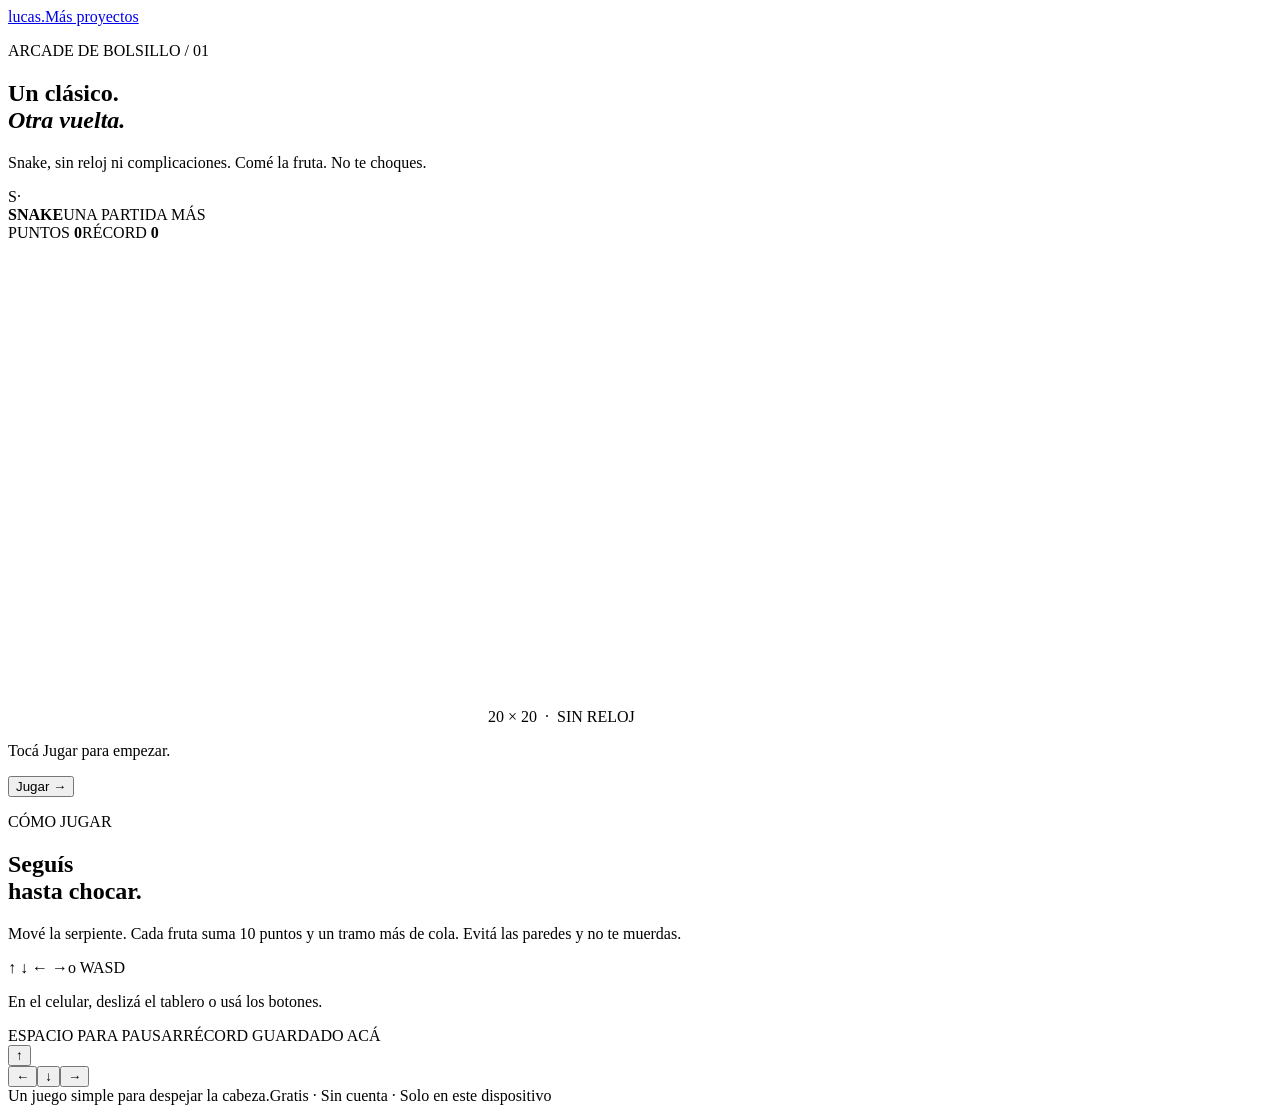
==== index.html @ 40665626 "Rename 1-index.html to index.html" ====
<!doctype html>
<html lang="es-UY"><head><meta charset="utf-8"><meta name="viewport" content="width=device-width,initial-scale=1"><meta name="theme-color" content="#f8f7f4"><meta name="description" content="Snake: un clásico para hacer una pausa."><title>Snake · Lucas</title><link rel="stylesheet" href="./style.css"></head>
<body><header class="site"><a class="brand" href="https://lucasramos.uy/links/">lucas<span>.</span></a><a class="back" href="https://lucasramos.uy/links/">Más proyectos</a></header>
<main><section class="intro"><div><p class="eyebrow"><span class="dot"></span> ARCADE DE BOLSILLO / 01</p><h1>Un clásico.<br><em>Otra vuelta.</em></h1><p class="lede">Snake, sin reloj ni complicaciones. Comé la fruta. No te choques.</p></div><span class="big-snake" aria-hidden="true">S<span>·</span></span></section>
<section class="machine" aria-label="Juego Snake"><div class="machine-top"><div><span class="led"></span><strong>SNAKE</strong><span class="machine-sub">UNA PARTIDA MÁS</span></div><div class="scoreboard"><span>PUNTOS <b id="score">0</b></span><span>RÉCORD <b id="best">0</b></span></div></div>
<div class="machine-body"><div class="board-frame"><canvas id="board" width="480" height="480" role="img" aria-label="Tablero de Snake" tabindex="0"></canvas><span class="board-foot">20 × 20 &nbsp;·&nbsp; SIN RELOJ</span></div><div class="machine-bottom"><p id="status" role="status" aria-live="polite">Tocá Jugar para empezar.</p><button id="start" type="button">Jugar <span aria-hidden="true">→</span></button></div><div class="panel"><p class="panel-kicker">CÓMO JUGAR</p><h2>Seguís<br> hasta chocar.</h2><p>Mové la serpiente. Cada fruta suma 10 puntos y un tramo más de cola. Evitá las paredes y no te muerdas.</p><div class="key-guide"><span>↑ ↓ ← →</span><span>o WASD</span></div><p class="touch-note">En el celular, deslizá el tablero o usá los botones.</p><div class="panel-bottom"><span>ESPACIO PARA PAUSAR</span><span>RÉCORD GUARDADO ACÁ</span></div></div></div></section>
<div class="controls" aria-label="Controles táctiles"><button data-dir="up" aria-label="Arriba">↑</button><div><button data-dir="left" aria-label="Izquierda">←</button><button data-dir="down" aria-label="Abajo">↓</button><button data-dir="right" aria-label="Derecha">→</button></div></div>
</main><footer><span>Un juego simple para despejar la cabeza.</span><span>Gratis · Sin cuenta · Solo en este dispositivo</span></footer><script src="./app.js" defer></script></body></html>
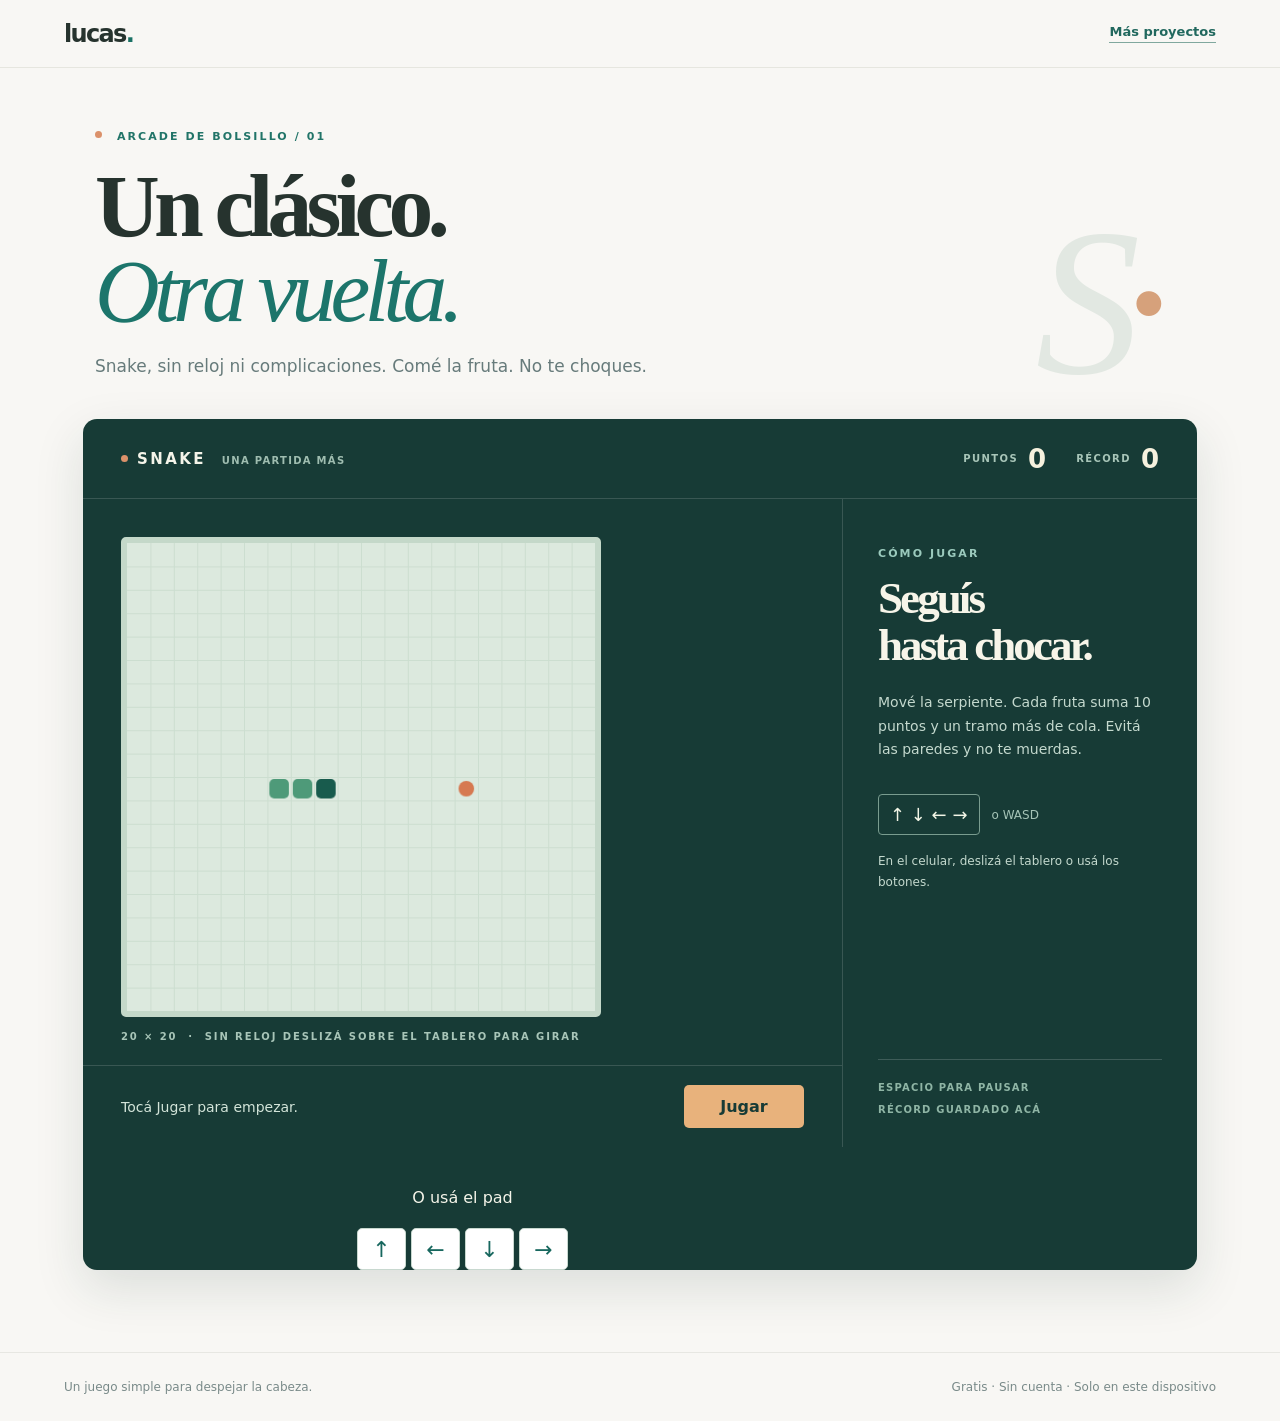
==== commit ffcfbf7c: "Make mobile controls prominent and usable Added touch controls and instructions for mobile play." ====
--- a/index.html
+++ b/index.html
@@ -3,6 +3,5 @@
 <body><header class="site"><a class="brand" href="https://lucasramos.uy/links/">lucas<span>.</span></a><a class="back" href="https://lucasramos.uy/links/">Más proyectos</a></header>
 <main><section class="intro"><div><p class="eyebrow"><span class="dot"></span> ARCADE DE BOLSILLO / 01</p><h1>Un clásico.<br><em>Otra vuelta.</em></h1><p class="lede">Snake, sin reloj ni complicaciones. Comé la fruta. No te choques.</p></div><span class="big-snake" aria-hidden="true">S<span>·</span></span></section>
 <section class="machine" aria-label="Juego Snake"><div class="machine-top"><div><span class="led"></span><strong>SNAKE</strong><span class="machine-sub">UNA PARTIDA MÁS</span></div><div class="scoreboard"><span>PUNTOS <b id="score">0</b></span><span>RÉCORD <b id="best">0</b></span></div></div>
-<div class="machine-body"><div class="board-frame"><canvas id="board" width="480" height="480" role="img" aria-label="Tablero de Snake" tabindex="0"></canvas><span class="board-foot">20 × 20 &nbsp;·&nbsp; SIN RELOJ</span></div><div class="machine-bottom"><p id="status" role="status" aria-live="polite">Tocá Jugar para empezar.</p><button id="start" type="button">Jugar <span aria-hidden="true">→</span></button></div><div class="panel"><p class="panel-kicker">CÓMO JUGAR</p><h2>Seguís<br> hasta chocar.</h2><p>Mové la serpiente. Cada fruta suma 10 puntos y un tramo más de cola. Evitá las paredes y no te muerdas.</p><div class="key-guide"><span>↑ ↓ ← →</span><span>o WASD</span></div><p class="touch-note">En el celular, deslizá el tablero o usá los botones.</p><div class="panel-bottom"><span>ESPACIO PARA PAUSAR</span><span>RÉCORD GUARDADO ACÁ</span></div></div></div></section>
-<div class="controls" aria-label="Controles táctiles"><button data-dir="up" aria-label="Arriba">↑</button><div><button data-dir="left" aria-label="Izquierda">←</button><button data-dir="down" aria-label="Abajo">↓</button><button data-dir="right" aria-label="Derecha">→</button></div></div>
+<div class="machine-body"><div class="board-frame"><canvas id="board" width="480" height="480" role="img" aria-label="Tablero de Snake" tabindex="0"></canvas><span class="board-foot">20 × 20 &nbsp;·&nbsp; SIN RELOJ <strong>DESLIZÁ SOBRE EL TABLERO PARA GIRAR</strong></span></div><div class="machine-bottom"><p id="status" role="status" aria-live="polite">Tocá Jugar para empezar.</p><button id="start" type="button">Jugar <span aria-hidden="true">→</span></button></div><div class="controls" aria-label="Controles táctiles"><p class="controls-title">O usá el pad</p><div class="dpad"><button data-dir="up" aria-label="Arriba">↑</button><button data-dir="left" aria-label="Izquierda">←</button><button data-dir="down" aria-label="Abajo">↓</button><button data-dir="right" aria-label="Derecha">→</button></div></div><div class="panel"><p class="panel-kicker">CÓMO JUGAR</p><h2>Seguís<br> hasta chocar.</h2><p>Mové la serpiente. Cada fruta suma 10 puntos y un tramo más de cola. Evitá las paredes y no te muerdas.</p><div class="key-guide"><span>↑ ↓ ← →</span><span>o WASD</span></div><p class="touch-note">En el celular, deslizá el tablero o usá los botones.</p><div class="panel-bottom"><span>ESPACIO PARA PAUSAR</span><span>RÉCORD GUARDADO ACÁ</span></div></div></div></section>
 </main><footer><span>Un juego simple para despejar la cabeza.</span><span>Gratis · Sin cuenta · Solo en este dispositivo</span></footer><script src="./app.js" defer></script></body></html>
--- a/style.css
+++ b/style.css
@@ -0,0 +1 @@
+:root{font-family:Inter,Manrope,system-ui,-apple-system,BlinkMacSystemFont,"Segoe UI",sans-serif;background:#f8f7f4;color:#26332e}*{box-sizing:border-box}body{margin:0}button{font:inherit;cursor:pointer}a{color:inherit;text-decoration:none}.site{height:68px;border-bottom:1px solid #e6e6df;display:flex;align-items:center;justify-content:space-between;padding:0 max(5vw,22px)}.brand{font-size:24px;font-weight:800;letter-spacing:-.07em}.brand span{color:#1a7165}.back{font-size:13px;color:#21685e;font-weight:700;border-bottom:1px solid #80a89e;padding-bottom:3px}main{max-width:1170px;padding:62px 28px 82px;margin:auto}.intro{display:flex;align-items:end;justify-content:space-between;gap:16px;padding:0 12px 43px}.eyebrow,.panel-kicker{color:#217468;font-size:11px;letter-spacing:.19em;font-weight:800;margin:0 0 20px}.dot,.led{display:inline-block;width:7px;height:7px;border-radius:50%;background:#db916a;margin-right:9px;vertical-align:2px}h1,h2{font-family:Georgia,"Times New Roman",serif;letter-spacing:-.065em}h1{font-size:clamp(54px,7vw,93px);line-height:.95;margin:0}h1 em{font-weight:400;color:#1c756b}.lede{font-size:17px;color:#677b7b;margin:23px 0 0}.big-snake{font:italic 210px/.7 Georgia,serif;color:#e2e8e2;letter-spacing:-.1em;margin-right:34px;user-select:none}.big-snake span{color:#d6a17b}.machine{background:#173b36;border-radius:14px;box-shadow:0 18px 50px #19342c20;overflow:hidden;color:#f4f4e9}.machine-top{height:80px;display:flex;justify-content:space-between;align-items:center;border-bottom:1px solid #ffffff25;padding:0 38px}.machine-top strong{font-size:15px;letter-spacing:.16em}.machine-sub{margin-left:16px;color:#9fbdb0;font-size:10px;letter-spacing:.13em;font-weight:700}.scoreboard{display:flex;gap:30px;color:#a8c5b8;font-size:10px;letter-spacing:.14em;font-weight:800}.scoreboard span{display:flex;align-items:center;gap:10px}.scoreboard b{color:#f6f1de;font-size:26px;letter-spacing:0}.machine-body{display:grid;grid-template-columns:minmax(0,1fr) minmax(260px,355px);grid-template-rows:auto auto;gap:0}.board-frame{grid-column:1;grid-row:1}.board-frame{padding:38px 38px 23px}.board-frame canvas{display:block;width:min(100%,480px);height:auto;aspect-ratio:1;background:#dce9de;border:6px solid #c4d8c9;border-radius:5px;touch-action:none;outline:none}.board-frame canvas:focus-visible{box-shadow:0 0 0 3px #e3a57d}.board-foot{display:block;margin-top:14px;font-size:10px;color:#a8c5b8;letter-spacing:.19em;font-weight:700}.panel{grid-column:2;grid-row:1 / span 2;border-left:1px solid #ffffff25;padding:48px 35px 32px;display:flex;flex-direction:column}.panel-kicker{color:#9bcabd;margin:0 0 15px}.panel h2{font-size:45px;line-height:1.04;margin:0 0 22px;color:#f7f5e9}.panel>p:not(.panel-kicker){font-size:14px;line-height:1.7;color:#c4d9ce;margin:0 0 24px}.key-guide{display:flex;gap:12px;align-items:center;margin:8px 0 16px}.key-guide span:first-child{border:1px solid #799c8f;border-radius:4px;padding:9px 11px;font-size:18px;color:#f2f5e6}.key-guide span:last-child{font-size:12px;color:#a5c4b7}.panel .touch-note{font-size:12px!important}.panel-bottom{border-top:1px solid #ffffff2b;padding-top:22px;margin-top:auto;display:flex;flex-direction:column;gap:11px;font-size:10px;color:#8fb5a5;letter-spacing:.12em;font-weight:700}.machine-bottom{grid-column:1;grid-row:2;height:82px;display:flex;justify-content:space-between;align-items:center;border-top:1px solid #ffffff25;padding:0 38px}.machine-bottom p{font-size:14px;color:#d3e4d9;margin:0}.machine-bottom button{background:#e8b27c;color:#173b36;border:0;border-radius:5px;padding:12px 20px;font-weight:800;min-width:120px}.machine-bottom button:hover{background:#f1c99c}.machine-bottom button span{margin-left:8px}.controls{display:flex;align-items:center;flex-direction:column;gap:5px;margin-top:25px}.controls div{display:flex;gap:5px}.controls button{width:49px;height:42px;border:1px solid #c8d8cf;background:white;border-radius:5px;font-size:22px;color:#17675e}.controls button:hover{background:#e9f2ed}footer{border-top:1px solid #e7e7e2;display:flex;justify-content:space-between;padding:27px max(5vw,22px);color:#798a89;font-size:12px}@media(max-width:800px){.site{height:62px}.back{font-size:12px}main{padding:44px 19px 62px}.intro{padding:0 0 34px}.big-snake{display:none}.eyebrow{font-size:10px;letter-spacing:.17em;margin-bottom:17px}h1{font-size:clamp(52px,14vw,69px)}.lede{font-size:14px;line-height:1.5;max-width:330px;margin-top:18px}.machine-top{height:65px;padding:0 17px}.machine-top strong{font-size:12px}.machine-sub{display:none}.scoreboard{gap:12px;font-size:9px}.scoreboard span{gap:5px}.scoreboard b{font-size:19px}.machine-body{display:flex;flex-direction:column}.board-frame{padding:15px 15px 10px}.board-frame canvas{width:100%;border-width:4px}.board-foot{margin-top:11px;font-size:9px}.panel{grid-column:2;grid-row:1 / span 2;border-left:0;border-top:1px solid #ffffff25;padding:26px 24px 25px}.panel h2{font-size:34px;margin-bottom:10px}.panel h2 br{display:none}.panel>p:not(.panel-kicker){font-size:13px;margin-bottom:13px}.key-guide{display:none}.panel .touch-note{display:none}.panel-bottom{padding-top:16px;margin-top:4px;font-size:9px}.machine-bottom{height:auto;min-height:70px;padding:14px 17px;gap:10px}.machine-bottom p{font-size:12px;max-width:180px}.machine-bottom button{min-width:100px;padding:11px}.controls{margin-top:22px}footer{display:block;font-size:11px;line-height:1.8}footer span{display:block}}
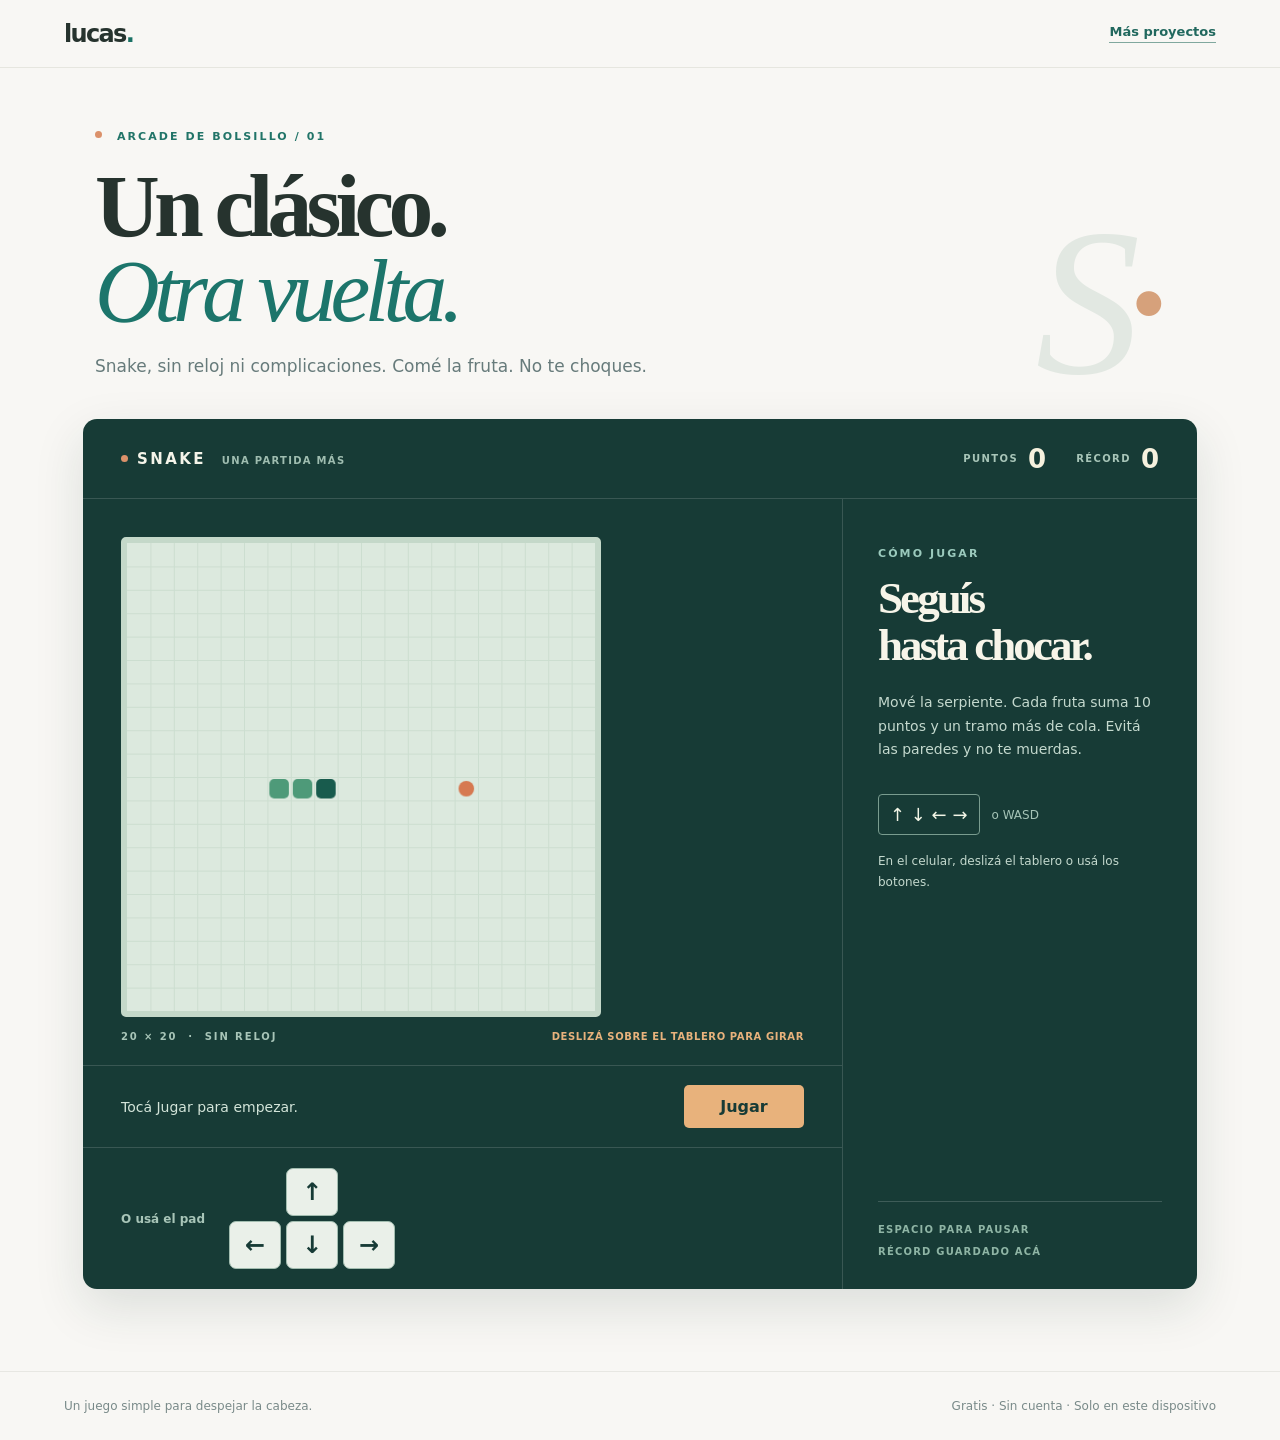
==== commit 1292ba36: "Add favicon and Open Graph meta tags to index.html" ====
--- a/index.html
+++ b/index.html
@@ -1,5 +1,5 @@
 <!doctype html>
-<html lang="es-UY"><head><meta charset="utf-8"><meta name="viewport" content="width=device-width,initial-scale=1"><meta name="theme-color" content="#f8f7f4"><meta name="description" content="Snake: un clásico para hacer una pausa."><title>Snake · Lucas</title><link rel="stylesheet" href="./style.css"></head>
+<html lang="es-UY"><head><meta charset="utf-8"><meta name="viewport" content="width=device-width,initial-scale=1"><meta name="theme-color" content="#f8f7f4"><meta name="description" content="Snake: un clásico para hacer una pausa."><title>Snake · Lucas</title><link rel="icon" href="./favicon.svg" type="image/svg+xml"><link rel="apple-touch-icon" href="./icon-180.png"><meta property="og:type" content="website"><meta property="og:title" content="Snake · un juego para hacer una pausa"><meta property="og:description" content="Comé la fruta. No te choques. Gratis y sin cuenta."><meta property="og:image" content="https://lucasramos.uy/snake/og.png"><meta property="og:url" content="https://lucasramos.uy/snake/"><meta name="twitter:card" content="summary_large_image"><link rel="stylesheet" href="./style.css"></head>
 <body><header class="site"><a class="brand" href="https://lucasramos.uy/links/">lucas<span>.</span></a><a class="back" href="https://lucasramos.uy/links/">Más proyectos</a></header>
 <main><section class="intro"><div><p class="eyebrow"><span class="dot"></span> ARCADE DE BOLSILLO / 01</p><h1>Un clásico.<br><em>Otra vuelta.</em></h1><p class="lede">Snake, sin reloj ni complicaciones. Comé la fruta. No te choques.</p></div><span class="big-snake" aria-hidden="true">S<span>·</span></span></section>
 <section class="machine" aria-label="Juego Snake"><div class="machine-top"><div><span class="led"></span><strong>SNAKE</strong><span class="machine-sub">UNA PARTIDA MÁS</span></div><div class="scoreboard"><span>PUNTOS <b id="score">0</b></span><span>RÉCORD <b id="best">0</b></span></div></div>
--- a/style.css
+++ b/style.css
@@ -1 +1 @@
-:root{font-family:Inter,Manrope,system-ui,-apple-system,BlinkMacSystemFont,"Segoe UI",sans-serif;background:#f8f7f4;color:#26332e}*{box-sizing:border-box}body{margin:0}button{font:inherit;cursor:pointer}a{color:inherit;text-decoration:none}.site{height:68px;border-bottom:1px solid #e6e6df;display:flex;align-items:center;justify-content:space-between;padding:0 max(5vw,22px)}.brand{font-size:24px;font-weight:800;letter-spacing:-.07em}.brand span{color:#1a7165}.back{font-size:13px;color:#21685e;font-weight:700;border-bottom:1px solid #80a89e;padding-bottom:3px}main{max-width:1170px;padding:62px 28px 82px;margin:auto}.intro{display:flex;align-items:end;justify-content:space-between;gap:16px;padding:0 12px 43px}.eyebrow,.panel-kicker{color:#217468;font-size:11px;letter-spacing:.19em;font-weight:800;margin:0 0 20px}.dot,.led{display:inline-block;width:7px;height:7px;border-radius:50%;background:#db916a;margin-right:9px;vertical-align:2px}h1,h2{font-family:Georgia,"Times New Roman",serif;letter-spacing:-.065em}h1{font-size:clamp(54px,7vw,93px);line-height:.95;margin:0}h1 em{font-weight:400;color:#1c756b}.lede{font-size:17px;color:#677b7b;margin:23px 0 0}.big-snake{font:italic 210px/.7 Georgia,serif;color:#e2e8e2;letter-spacing:-.1em;margin-right:34px;user-select:none}.big-snake span{color:#d6a17b}.machine{background:#173b36;border-radius:14px;box-shadow:0 18px 50px #19342c20;overflow:hidden;color:#f4f4e9}.machine-top{height:80px;display:flex;justify-content:space-between;align-items:center;border-bottom:1px solid #ffffff25;padding:0 38px}.machine-top strong{font-size:15px;letter-spacing:.16em}.machine-sub{margin-left:16px;color:#9fbdb0;font-size:10px;letter-spacing:.13em;font-weight:700}.scoreboard{display:flex;gap:30px;color:#a8c5b8;font-size:10px;letter-spacing:.14em;font-weight:800}.scoreboard span{display:flex;align-items:center;gap:10px}.scoreboard b{color:#f6f1de;font-size:26px;letter-spacing:0}.machine-body{display:grid;grid-template-columns:minmax(0,1fr) minmax(260px,355px);grid-template-rows:auto auto;gap:0}.board-frame{grid-column:1;grid-row:1}.board-frame{padding:38px 38px 23px}.board-frame canvas{display:block;width:min(100%,480px);height:auto;aspect-ratio:1;background:#dce9de;border:6px solid #c4d8c9;border-radius:5px;touch-action:none;outline:none}.board-frame canvas:focus-visible{box-shadow:0 0 0 3px #e3a57d}.board-foot{display:block;margin-top:14px;font-size:10px;color:#a8c5b8;letter-spacing:.19em;font-weight:700}.panel{grid-column:2;grid-row:1 / span 2;border-left:1px solid #ffffff25;padding:48px 35px 32px;display:flex;flex-direction:column}.panel-kicker{color:#9bcabd;margin:0 0 15px}.panel h2{font-size:45px;line-height:1.04;margin:0 0 22px;color:#f7f5e9}.panel>p:not(.panel-kicker){font-size:14px;line-height:1.7;color:#c4d9ce;margin:0 0 24px}.key-guide{display:flex;gap:12px;align-items:center;margin:8px 0 16px}.key-guide span:first-child{border:1px solid #799c8f;border-radius:4px;padding:9px 11px;font-size:18px;color:#f2f5e6}.key-guide span:last-child{font-size:12px;color:#a5c4b7}.panel .touch-note{font-size:12px!important}.panel-bottom{border-top:1px solid #ffffff2b;padding-top:22px;margin-top:auto;display:flex;flex-direction:column;gap:11px;font-size:10px;color:#8fb5a5;letter-spacing:.12em;font-weight:700}.machine-bottom{grid-column:1;grid-row:2;height:82px;display:flex;justify-content:space-between;align-items:center;border-top:1px solid #ffffff25;padding:0 38px}.machine-bottom p{font-size:14px;color:#d3e4d9;margin:0}.machine-bottom button{background:#e8b27c;color:#173b36;border:0;border-radius:5px;padding:12px 20px;font-weight:800;min-width:120px}.machine-bottom button:hover{background:#f1c99c}.machine-bottom button span{margin-left:8px}.controls{display:flex;align-items:center;flex-direction:column;gap:5px;margin-top:25px}.controls div{display:flex;gap:5px}.controls button{width:49px;height:42px;border:1px solid #c8d8cf;background:white;border-radius:5px;font-size:22px;color:#17675e}.controls button:hover{background:#e9f2ed}footer{border-top:1px solid #e7e7e2;display:flex;justify-content:space-between;padding:27px max(5vw,22px);color:#798a89;font-size:12px}@media(max-width:800px){.site{height:62px}.back{font-size:12px}main{padding:44px 19px 62px}.intro{padding:0 0 34px}.big-snake{display:none}.eyebrow{font-size:10px;letter-spacing:.17em;margin-bottom:17px}h1{font-size:clamp(52px,14vw,69px)}.lede{font-size:14px;line-height:1.5;max-width:330px;margin-top:18px}.machine-top{height:65px;padding:0 17px}.machine-top strong{font-size:12px}.machine-sub{display:none}.scoreboard{gap:12px;font-size:9px}.scoreboard span{gap:5px}.scoreboard b{font-size:19px}.machine-body{display:flex;flex-direction:column}.board-frame{padding:15px 15px 10px}.board-frame canvas{width:100%;border-width:4px}.board-foot{margin-top:11px;font-size:9px}.panel{grid-column:2;grid-row:1 / span 2;border-left:0;border-top:1px solid #ffffff25;padding:26px 24px 25px}.panel h2{font-size:34px;margin-bottom:10px}.panel h2 br{display:none}.panel>p:not(.panel-kicker){font-size:13px;margin-bottom:13px}.key-guide{display:none}.panel .touch-note{display:none}.panel-bottom{padding-top:16px;margin-top:4px;font-size:9px}.machine-bottom{height:auto;min-height:70px;padding:14px 17px;gap:10px}.machine-bottom p{font-size:12px;max-width:180px}.machine-bottom button{min-width:100px;padding:11px}.controls{margin-top:22px}footer{display:block;font-size:11px;line-height:1.8}footer span{display:block}}
+:root{font-family:Inter,Manrope,system-ui,-apple-system,BlinkMacSystemFont,"Segoe UI",sans-serif;background:#f8f7f4;color:#26332e}*{box-sizing:border-box}body{margin:0}button{font:inherit;cursor:pointer}a{color:inherit;text-decoration:none}.site{height:68px;border-bottom:1px solid #e6e6df;display:flex;align-items:center;justify-content:space-between;padding:0 max(5vw,22px)}.brand{font-size:24px;font-weight:800;letter-spacing:-.07em}.brand span{color:#1a7165}.back{font-size:13px;color:#21685e;font-weight:700;border-bottom:1px solid #80a89e;padding-bottom:3px}main{max-width:1170px;padding:62px 28px 82px;margin:auto}.intro{display:flex;align-items:end;justify-content:space-between;gap:16px;padding:0 12px 43px}.eyebrow,.panel-kicker{color:#217468;font-size:11px;letter-spacing:.19em;font-weight:800;margin:0 0 20px}.dot,.led{display:inline-block;width:7px;height:7px;border-radius:50%;background:#db916a;margin-right:9px;vertical-align:2px}h1,h2{font-family:Georgia,"Times New Roman",serif;letter-spacing:-.065em}h1{font-size:clamp(54px,7vw,93px);line-height:.95;margin:0}h1 em{font-weight:400;color:#1c756b}.lede{font-size:17px;color:#677b7b;margin:23px 0 0}.big-snake{font:italic 210px/.7 Georgia,serif;color:#e2e8e2;letter-spacing:-.1em;margin-right:34px;user-select:none}.big-snake span{color:#d6a17b}.machine{background:#173b36;border-radius:14px;box-shadow:0 18px 50px #19342c20;overflow:hidden;color:#f4f4e9}.machine-top{height:80px;display:flex;justify-content:space-between;align-items:center;border-bottom:1px solid #ffffff25;padding:0 38px}.machine-top strong{font-size:15px;letter-spacing:.16em}.machine-sub{margin-left:16px;color:#9fbdb0;font-size:10px;letter-spacing:.13em;font-weight:700}.scoreboard{display:flex;gap:30px;color:#a8c5b8;font-size:10px;letter-spacing:.14em;font-weight:800}.scoreboard span{display:flex;align-items:center;gap:10px}.scoreboard b{color:#f6f1de;font-size:26px;letter-spacing:0}.machine-body{display:grid;grid-template-columns:minmax(0,1fr) minmax(260px,355px);grid-template-rows:auto auto auto;gap:0}.board-frame{grid-column:1;grid-row:1}.board-frame{padding:38px 38px 23px}.board-frame canvas{display:block;width:min(100%,480px);height:auto;aspect-ratio:1;background:#dce9de;border:6px solid #c4d8c9;border-radius:5px;touch-action:none;outline:none}.board-frame canvas:focus-visible{box-shadow:0 0 0 3px #e3a57d}.board-foot{display:block;margin-top:14px;font-size:10px;color:#a8c5b8;letter-spacing:.19em;font-weight:700}.panel{grid-column:2;grid-row:1 / span 3;border-left:1px solid #ffffff25;padding:48px 35px 32px;display:flex;flex-direction:column}.panel-kicker{color:#9bcabd;margin:0 0 15px}.panel h2{font-size:45px;line-height:1.04;margin:0 0 22px;color:#f7f5e9}.panel>p:not(.panel-kicker){font-size:14px;line-height:1.7;color:#c4d9ce;margin:0 0 24px}.key-guide{display:flex;gap:12px;align-items:center;margin:8px 0 16px}.key-guide span:first-child{border:1px solid #799c8f;border-radius:4px;padding:9px 11px;font-size:18px;color:#f2f5e6}.key-guide span:last-child{font-size:12px;color:#a5c4b7}.panel .touch-note{font-size:12px!important}.panel-bottom{border-top:1px solid #ffffff2b;padding-top:22px;margin-top:auto;display:flex;flex-direction:column;gap:11px;font-size:10px;color:#8fb5a5;letter-spacing:.12em;font-weight:700}.machine-bottom{grid-column:1;grid-row:2;height:82px;display:flex;justify-content:space-between;align-items:center;border-top:1px solid #ffffff25;padding:0 38px}.machine-bottom p{font-size:14px;color:#d3e4d9;margin:0}.machine-bottom button{background:#e8b27c;color:#173b36;border:0;border-radius:5px;padding:12px 20px;font-weight:800;min-width:120px}.machine-bottom button:hover{background:#f1c99c}.machine-bottom button span{margin-left:8px}.board-foot strong{float:right;color:#e8b27c;font-size:10px;letter-spacing:.06em}.controls{grid-column:1;grid-row:3;border-top:1px solid #ffffff25;padding:20px 38px;display:flex;align-items:center;gap:24px}.controls-title{margin:0;color:#a8c5b8;font-size:12px;font-weight:700}.dpad{display:grid;grid-template-columns:repeat(3,52px);grid-template-rows:repeat(2,48px);gap:5px}.dpad button{border:1px solid #a2bdb0;background:#eaf0e9;border-radius:7px;font-size:24px;font-weight:700;color:#173b36;touch-action:manipulation;-webkit-tap-highlight-color:transparent}.dpad button[data-dir=up]{grid-column:2}.dpad button[data-dir=left]{grid-column:1;grid-row:2}.dpad button[data-dir=down]{grid-column:2;grid-row:2}.dpad button[data-dir=right]{grid-column:3;grid-row:2}.dpad button:active{background:#e8b27c;transform:scale(.96)}footer{border-top:1px solid #e7e7e2;display:flex;justify-content:space-between;padding:27px max(5vw,22px);color:#798a89;font-size:12px}@media(max-width:800px){.site{height:62px}.back{font-size:12px}main{padding:18px 19px 40px}.intro{padding:0 0 18px}.big-snake{display:none}.eyebrow{font-size:9px;letter-spacing:.17em;margin-bottom:10px}h1{font-size:clamp(40px,11vw,52px)}.lede{font-size:12px;line-height:1.4;max-width:340px;margin-top:9px}.machine-top{height:65px;padding:0 17px}.machine-top strong{font-size:12px}.machine-sub{display:none}.scoreboard{gap:12px;font-size:9px}.scoreboard span{gap:5px}.scoreboard b{font-size:19px}.machine-body{display:flex;flex-direction:column}.board-frame{padding:12px 15px 9px}.board-frame canvas{width:100%;border-width:4px}.board-foot{margin-top:9px;font-size:9px}.panel{grid-column:2;grid-row:1 / span 3;border-left:0;border-top:1px solid #ffffff25;padding:26px 24px 25px}.panel h2{font-size:34px;margin-bottom:10px}.panel h2 br{display:none}.panel>p:not(.panel-kicker){font-size:13px;margin-bottom:13px}.key-guide{display:none}.panel .touch-note{display:none}.panel-bottom{padding-top:16px;margin-top:4px;font-size:9px}.machine-bottom{height:auto;min-height:70px;padding:14px 17px;gap:10px}.machine-bottom p{font-size:12px;max-width:180px}.machine-bottom button{min-width:100px;padding:11px}.controls{margin:0;padding:12px 17px 16px;display:flex;flex-direction:column;gap:8px;background:#173b36}.controls-title{font-size:12px;color:#b7d1c3}.dpad{grid-template-columns:repeat(3,72px);grid-template-rows:repeat(2,66px);gap:7px}.dpad button{font-size:29px;border-radius:9px;box-shadow:0 3px 0 #091f1c}.board-foot strong{display:block;float:none;margin-top:5px;font-size:9px;letter-spacing:.04em}footer{display:block;font-size:11px;line-height:1.8}footer span{display:block}}
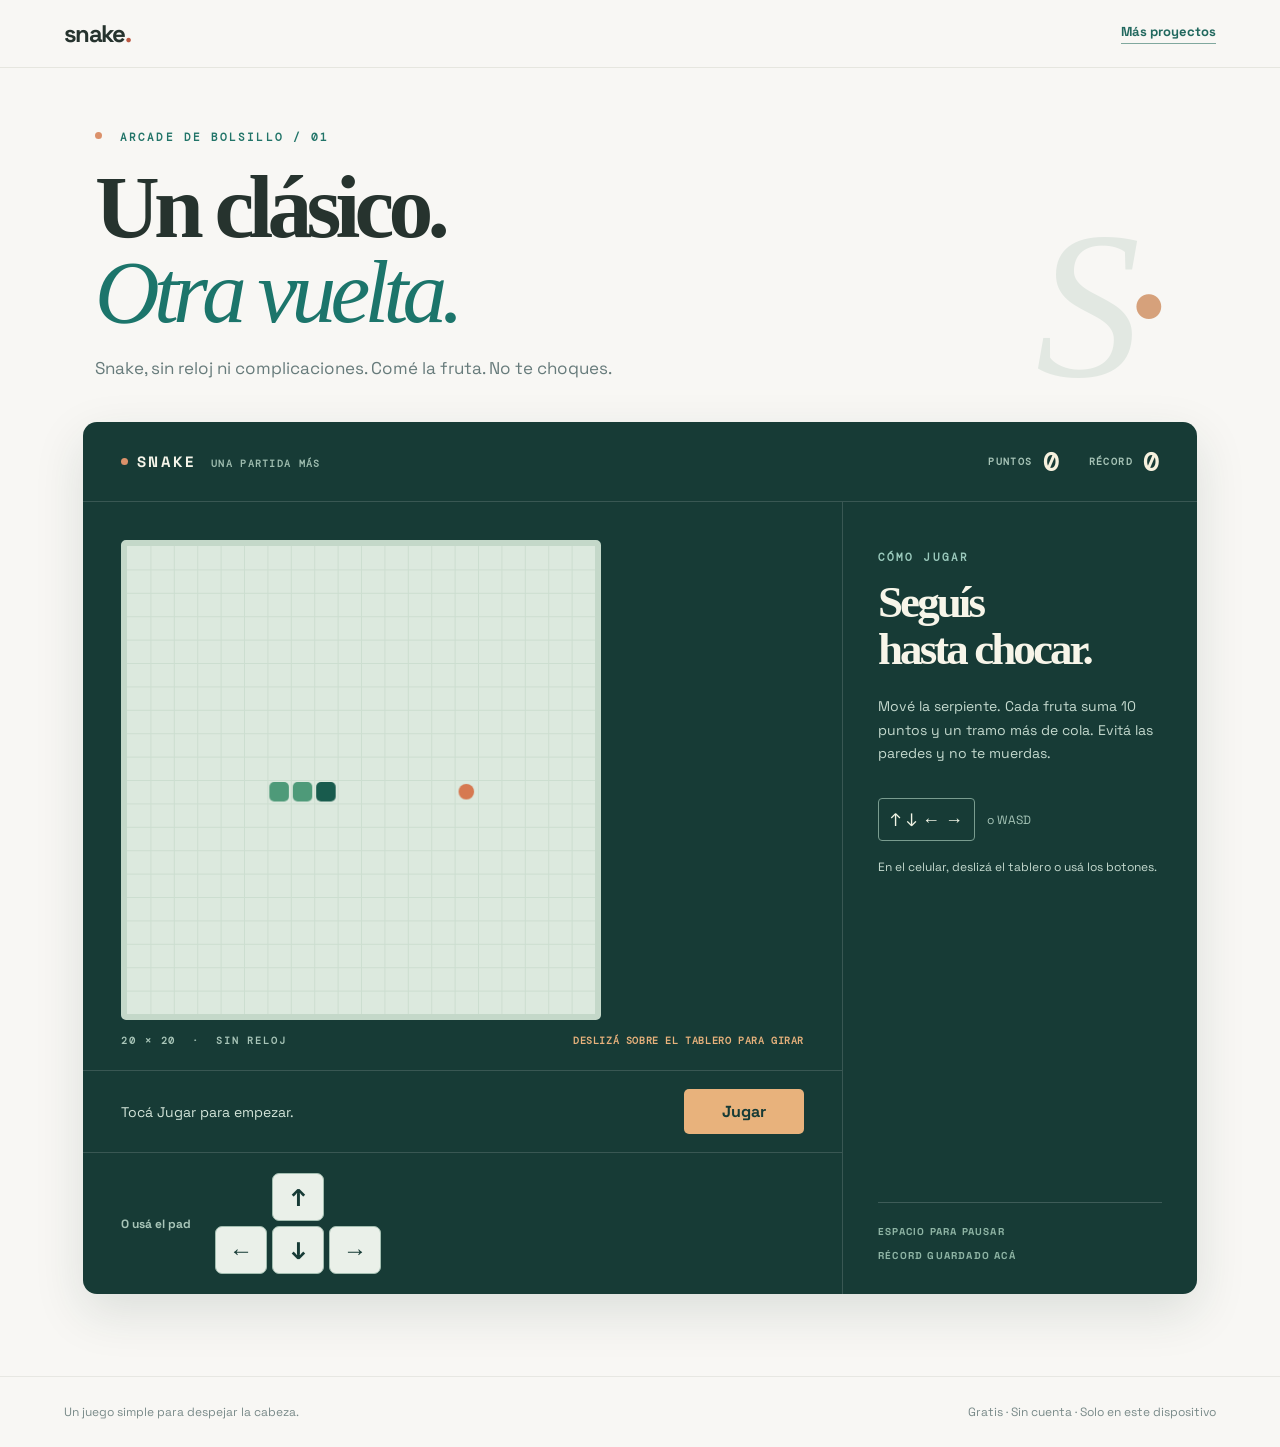
==== commit 48a93fd3: "Usa wordmark snake. en el encabezado" ====
--- a/index.html
+++ b/index.html
@@ -1,6 +1,6 @@
 <!doctype html>
 <html lang="es-UY"><head><meta charset="utf-8"><meta name="viewport" content="width=device-width,initial-scale=1"><meta name="theme-color" content="#f8f7f4"><meta name="description" content="Snake: un clásico para hacer una pausa."><title>Snake · Lucas</title><link rel="icon" href="./favicon.svg" type="image/svg+xml"><link rel="apple-touch-icon" href="./icon-180.png"><meta property="og:type" content="website"><meta property="og:title" content="Snake · un juego para hacer una pausa"><meta property="og:description" content="Comé la fruta. No te choques. Gratis y sin cuenta."><meta property="og:image" content="https://lucasramos.uy/snake/og.png"><meta property="og:url" content="https://lucasramos.uy/snake/"><meta name="twitter:card" content="summary_large_image"><link rel="stylesheet" href="./style.css"></head>
-<body><header class="site"><a class="brand" href="https://lucasramos.uy/links/">lucas<span>.</span></a><a class="back" href="https://lucasramos.uy/links/">Más proyectos</a></header>
+<body><header class="site"><a class="brand" href="https://lucasramos.uy/">snake<span>.</span></a><a class="back" href="https://lucasramos.uy/links/">Más proyectos</a></header>
 <main><section class="intro"><div><p class="eyebrow"><span class="dot"></span> ARCADE DE BOLSILLO / 01</p><h1>Un clásico.<br><em>Otra vuelta.</em></h1><p class="lede">Snake, sin reloj ni complicaciones. Comé la fruta. No te choques.</p></div><span class="big-snake" aria-hidden="true">S<span>·</span></span></section>
 <section class="machine" aria-label="Juego Snake"><div class="machine-top"><div><span class="led"></span><strong>SNAKE</strong><span class="machine-sub">UNA PARTIDA MÁS</span></div><div class="scoreboard"><span>PUNTOS <b id="score">0</b></span><span>RÉCORD <b id="best">0</b></span></div></div>
 <div class="machine-body"><div class="board-frame"><canvas id="board" width="480" height="480" role="img" aria-label="Tablero de Snake" tabindex="0"></canvas><span class="board-foot">20 × 20 &nbsp;·&nbsp; SIN RELOJ <strong>DESLIZÁ SOBRE EL TABLERO PARA GIRAR</strong></span></div><div class="machine-bottom"><p id="status" role="status" aria-live="polite">Tocá Jugar para empezar.</p><button id="start" type="button">Jugar <span aria-hidden="true">→</span></button></div><div class="controls" aria-label="Controles táctiles"><p class="controls-title">O usá el pad</p><div class="dpad"><button data-dir="up" aria-label="Arriba">↑</button><button data-dir="left" aria-label="Izquierda">←</button><button data-dir="down" aria-label="Abajo">↓</button><button data-dir="right" aria-label="Derecha">→</button></div></div><div class="panel"><p class="panel-kicker">CÓMO JUGAR</p><h2>Seguís<br> hasta chocar.</h2><p>Mové la serpiente. Cada fruta suma 10 puntos y un tramo más de cola. Evitá las paredes y no te muerdas.</p><div class="key-guide"><span>↑ ↓ ← →</span><span>o WASD</span></div><p class="touch-note">En el celular, deslizá el tablero o usá los botones.</p><div class="panel-bottom"><span>ESPACIO PARA PAUSAR</span><span>RÉCORD GUARDADO ACÁ</span></div></div></div></section>
--- a/style.css
+++ b/style.css
@@ -1 +1,4 @@
-:root{font-family:Inter,Manrope,system-ui,-apple-system,BlinkMacSystemFont,"Segoe UI",sans-serif;background:#f8f7f4;color:#26332e}*{box-sizing:border-box}body{margin:0}button{font:inherit;cursor:pointer}a{color:inherit;text-decoration:none}.site{height:68px;border-bottom:1px solid #e6e6df;display:flex;align-items:center;justify-content:space-between;padding:0 max(5vw,22px)}.brand{font-size:24px;font-weight:800;letter-spacing:-.07em}.brand span{color:#1a7165}.back{font-size:13px;color:#21685e;font-weight:700;border-bottom:1px solid #80a89e;padding-bottom:3px}main{max-width:1170px;padding:62px 28px 82px;margin:auto}.intro{display:flex;align-items:end;justify-content:space-between;gap:16px;padding:0 12px 43px}.eyebrow,.panel-kicker{color:#217468;font-size:11px;letter-spacing:.19em;font-weight:800;margin:0 0 20px}.dot,.led{display:inline-block;width:7px;height:7px;border-radius:50%;background:#db916a;margin-right:9px;vertical-align:2px}h1,h2{font-family:Georgia,"Times New Roman",serif;letter-spacing:-.065em}h1{font-size:clamp(54px,7vw,93px);line-height:.95;margin:0}h1 em{font-weight:400;color:#1c756b}.lede{font-size:17px;color:#677b7b;margin:23px 0 0}.big-snake{font:italic 210px/.7 Georgia,serif;color:#e2e8e2;letter-spacing:-.1em;margin-right:34px;user-select:none}.big-snake span{color:#d6a17b}.machine{background:#173b36;border-radius:14px;box-shadow:0 18px 50px #19342c20;overflow:hidden;color:#f4f4e9}.machine-top{height:80px;display:flex;justify-content:space-between;align-items:center;border-bottom:1px solid #ffffff25;padding:0 38px}.machine-top strong{font-size:15px;letter-spacing:.16em}.machine-sub{margin-left:16px;color:#9fbdb0;font-size:10px;letter-spacing:.13em;font-weight:700}.scoreboard{display:flex;gap:30px;color:#a8c5b8;font-size:10px;letter-spacing:.14em;font-weight:800}.scoreboard span{display:flex;align-items:center;gap:10px}.scoreboard b{color:#f6f1de;font-size:26px;letter-spacing:0}.machine-body{display:grid;grid-template-columns:minmax(0,1fr) minmax(260px,355px);grid-template-rows:auto auto auto;gap:0}.board-frame{grid-column:1;grid-row:1}.board-frame{padding:38px 38px 23px}.board-frame canvas{display:block;width:min(100%,480px);height:auto;aspect-ratio:1;background:#dce9de;border:6px solid #c4d8c9;border-radius:5px;touch-action:none;outline:none}.board-frame canvas:focus-visible{box-shadow:0 0 0 3px #e3a57d}.board-foot{display:block;margin-top:14px;font-size:10px;color:#a8c5b8;letter-spacing:.19em;font-weight:700}.panel{grid-column:2;grid-row:1 / span 3;border-left:1px solid #ffffff25;padding:48px 35px 32px;display:flex;flex-direction:column}.panel-kicker{color:#9bcabd;margin:0 0 15px}.panel h2{font-size:45px;line-height:1.04;margin:0 0 22px;color:#f7f5e9}.panel>p:not(.panel-kicker){font-size:14px;line-height:1.7;color:#c4d9ce;margin:0 0 24px}.key-guide{display:flex;gap:12px;align-items:center;margin:8px 0 16px}.key-guide span:first-child{border:1px solid #799c8f;border-radius:4px;padding:9px 11px;font-size:18px;color:#f2f5e6}.key-guide span:last-child{font-size:12px;color:#a5c4b7}.panel .touch-note{font-size:12px!important}.panel-bottom{border-top:1px solid #ffffff2b;padding-top:22px;margin-top:auto;display:flex;flex-direction:column;gap:11px;font-size:10px;color:#8fb5a5;letter-spacing:.12em;font-weight:700}.machine-bottom{grid-column:1;grid-row:2;height:82px;display:flex;justify-content:space-between;align-items:center;border-top:1px solid #ffffff25;padding:0 38px}.machine-bottom p{font-size:14px;color:#d3e4d9;margin:0}.machine-bottom button{background:#e8b27c;color:#173b36;border:0;border-radius:5px;padding:12px 20px;font-weight:800;min-width:120px}.machine-bottom button:hover{background:#f1c99c}.machine-bottom button span{margin-left:8px}.board-foot strong{float:right;color:#e8b27c;font-size:10px;letter-spacing:.06em}.controls{grid-column:1;grid-row:3;border-top:1px solid #ffffff25;padding:20px 38px;display:flex;align-items:center;gap:24px}.controls-title{margin:0;color:#a8c5b8;font-size:12px;font-weight:700}.dpad{display:grid;grid-template-columns:repeat(3,52px);grid-template-rows:repeat(2,48px);gap:5px}.dpad button{border:1px solid #a2bdb0;background:#eaf0e9;border-radius:7px;font-size:24px;font-weight:700;color:#173b36;touch-action:manipulation;-webkit-tap-highlight-color:transparent}.dpad button[data-dir=up]{grid-column:2}.dpad button[data-dir=left]{grid-column:1;grid-row:2}.dpad button[data-dir=down]{grid-column:2;grid-row:2}.dpad button[data-dir=right]{grid-column:3;grid-row:2}.dpad button:active{background:#e8b27c;transform:scale(.96)}footer{border-top:1px solid #e7e7e2;display:flex;justify-content:space-between;padding:27px max(5vw,22px);color:#798a89;font-size:12px}@media(max-width:800px){.site{height:62px}.back{font-size:12px}main{padding:18px 19px 40px}.intro{padding:0 0 18px}.big-snake{display:none}.eyebrow{font-size:9px;letter-spacing:.17em;margin-bottom:10px}h1{font-size:clamp(40px,11vw,52px)}.lede{font-size:12px;line-height:1.4;max-width:340px;margin-top:9px}.machine-top{height:65px;padding:0 17px}.machine-top strong{font-size:12px}.machine-sub{display:none}.scoreboard{gap:12px;font-size:9px}.scoreboard span{gap:5px}.scoreboard b{font-size:19px}.machine-body{display:flex;flex-direction:column}.board-frame{padding:12px 15px 9px}.board-frame canvas{width:100%;border-width:4px}.board-foot{margin-top:9px;font-size:9px}.panel{grid-column:2;grid-row:1 / span 3;border-left:0;border-top:1px solid #ffffff25;padding:26px 24px 25px}.panel h2{font-size:34px;margin-bottom:10px}.panel h2 br{display:none}.panel>p:not(.panel-kicker){font-size:13px;margin-bottom:13px}.key-guide{display:none}.panel .touch-note{display:none}.panel-bottom{padding-top:16px;margin-top:4px;font-size:9px}.machine-bottom{height:auto;min-height:70px;padding:14px 17px;gap:10px}.machine-bottom p{font-size:12px;max-width:180px}.machine-bottom button{min-width:100px;padding:11px}.controls{margin:0;padding:12px 17px 16px;display:flex;flex-direction:column;gap:8px;background:#173b36}.controls-title{font-size:12px;color:#b7d1c3}.dpad{grid-template-columns:repeat(3,72px);grid-template-rows:repeat(2,66px);gap:7px}.dpad button{font-size:29px;border-radius:9px;box-shadow:0 3px 0 #091f1c}.board-foot strong{display:block;float:none;margin-top:5px;font-size:9px;letter-spacing:.04em}footer{display:block;font-size:11px;line-height:1.8}footer span{display:block}}
+@font-face{font-family:Space Grotesk;src:url('./fonts/space-grotesk-400.woff2') format('woff2');font-weight:400;font-display:swap}@font-face{font-family:Space Grotesk;src:url('./fonts/space-grotesk-700.woff2') format('woff2');font-weight:700 900;font-display:swap}@font-face{font-family:DM Mono;src:url('./fonts/dm-mono-400.woff2') format('woff2');font-display:swap}@font-face{font-family:Source Serif 4;src:url('./fonts/source-serif-4-400.woff2') format('woff2');font-display:swap}
+:root{font-family:"Space Grotesk",sans-serif;background:#f8f7f4;color:#26332e}*{box-sizing:border-box}body{margin:0}button{font:inherit;cursor:pointer}a{color:inherit;text-decoration:none}.site{height:68px;border-bottom:1px solid #e6e6df;display:flex;align-items:center;justify-content:space-between;padding:0 max(5vw,22px)}.brand{font-size:24px;font-weight:800;letter-spacing:-.07em}.brand span{color:#bb5943}.back{font-size:13px;color:#21685e;font-weight:700;border-bottom:1px solid #80a89e;padding-bottom:3px}main{max-width:1170px;padding:62px 28px 82px;margin:auto}.intro{display:flex;align-items:end;justify-content:space-between;gap:16px;padding:0 12px 43px}.eyebrow,.panel-kicker{color:#217468;font-size:11px;letter-spacing:.19em;font-weight:800;margin:0 0 20px}.dot,.led{display:inline-block;width:7px;height:7px;border-radius:50%;background:#db916a;margin-right:9px;vertical-align:2px}h1,h2{font-family:"Source Serif 4",serif;letter-spacing:-.065em}h1{font-size:clamp(54px,7vw,93px);line-height:.95;margin:0}h1 em{font-weight:400;color:#1c756b}.lede{font-size:17px;color:#677b7b;margin:23px 0 0}.big-snake{font:italic 210px/.7 "Source Serif 4",serif;color:#e2e8e2;letter-spacing:-.1em;margin-right:34px;user-select:none}.big-snake span{color:#d6a17b}.machine{background:#173b36;border-radius:14px;box-shadow:0 18px 50px #19342c20;overflow:hidden;color:#f4f4e9}.machine-top{height:80px;display:flex;justify-content:space-between;align-items:center;border-bottom:1px solid #ffffff25;padding:0 38px}.machine-top strong{font-size:15px;letter-spacing:.16em}.machine-sub{margin-left:16px;color:#9fbdb0;font-size:10px;letter-spacing:.13em;font-weight:700}.scoreboard{display:flex;gap:30px;color:#a8c5b8;font-size:10px;letter-spacing:.14em;font-weight:800}.scoreboard span{display:flex;align-items:center;gap:10px}.scoreboard b{color:#f6f1de;font-size:26px;letter-spacing:0}.machine-body{display:grid;grid-template-columns:minmax(0,1fr) minmax(260px,355px);grid-template-rows:auto auto auto;gap:0}.board-frame{grid-column:1;grid-row:1}.board-frame{padding:38px 38px 23px}.board-frame canvas{display:block;width:min(100%,480px);height:auto;aspect-ratio:1;background:#dce9de;border:6px solid #c4d8c9;border-radius:5px;touch-action:none;outline:none}.board-frame canvas:focus-visible{box-shadow:0 0 0 3px #e3a57d}.board-foot{display:block;margin-top:14px;font-size:10px;color:#a8c5b8;letter-spacing:.19em;font-weight:700}.panel{grid-column:2;grid-row:1 / span 3;border-left:1px solid #ffffff25;padding:48px 35px 32px;display:flex;flex-direction:column}.panel-kicker{color:#9bcabd;margin:0 0 15px}.panel h2{font-size:45px;line-height:1.04;margin:0 0 22px;color:#f7f5e9}.panel>p:not(.panel-kicker){font-size:14px;line-height:1.7;color:#c4d9ce;margin:0 0 24px}.key-guide{display:flex;gap:12px;align-items:center;margin:8px 0 16px}.key-guide span:first-child{border:1px solid #799c8f;border-radius:4px;padding:9px 11px;font-size:18px;color:#f2f5e6}.key-guide span:last-child{font-size:12px;color:#a5c4b7}.panel .touch-note{font-size:12px!important}.panel-bottom{border-top:1px solid #ffffff2b;padding-top:22px;margin-top:auto;display:flex;flex-direction:column;gap:11px;font-size:10px;color:#8fb5a5;letter-spacing:.12em;font-weight:700}.machine-bottom{grid-column:1;grid-row:2;height:82px;display:flex;justify-content:space-between;align-items:center;border-top:1px solid #ffffff25;padding:0 38px}.machine-bottom p{font-size:14px;color:#d3e4d9;margin:0}.machine-bottom button{background:#e8b27c;color:#173b36;border:0;border-radius:5px;padding:12px 20px;font-weight:800;min-width:120px}.machine-bottom button:hover{background:#f1c99c}.machine-bottom button span{margin-left:8px}.board-foot strong{float:right;color:#e8b27c;font-size:10px;letter-spacing:.06em}.controls{grid-column:1;grid-row:3;border-top:1px solid #ffffff25;padding:20px 38px;display:flex;align-items:center;gap:24px}.controls-title{margin:0;color:#a8c5b8;font-size:12px;font-weight:700}.dpad{display:grid;grid-template-columns:repeat(3,52px);grid-template-rows:repeat(2,48px);gap:5px}.dpad button{border:1px solid #a2bdb0;background:#eaf0e9;border-radius:7px;font-size:24px;font-weight:700;color:#173b36;touch-action:manipulation;-webkit-tap-highlight-color:transparent}.dpad button[data-dir=up]{grid-column:2}.dpad button[data-dir=left]{grid-column:1;grid-row:2}.dpad button[data-dir=down]{grid-column:2;grid-row:2}.dpad button[data-dir=right]{grid-column:3;grid-row:2}.dpad button:active{background:#e8b27c;transform:scale(.96)}footer{border-top:1px solid #e7e7e2;display:flex;justify-content:space-between;padding:27px max(5vw,22px);color:#798a89;font-size:12px}@media(max-width:800px){.site{height:62px}.back{font-size:12px}main{padding:18px 19px 40px}.intro{padding:0 0 18px}.big-snake{display:none}.eyebrow{font-size:9px;letter-spacing:.17em;margin-bottom:10px}h1{font-size:clamp(40px,11vw,52px)}.lede{font-size:12px;line-height:1.4;max-width:340px;margin-top:9px}.machine-top{height:65px;padding:0 17px}.machine-top strong{font-size:12px}.machine-sub{display:none}.scoreboard{gap:12px;font-size:9px}.scoreboard span{gap:5px}.scoreboard b{font-size:19px}.machine-body{display:flex;flex-direction:column}.board-frame{padding:12px 15px 9px}.board-frame canvas{width:100%;border-width:4px}.board-foot{margin-top:9px;font-size:9px}.panel{grid-column:2;grid-row:1 / span 3;border-left:0;border-top:1px solid #ffffff25;padding:26px 24px 25px}.panel h2{font-size:34px;margin-bottom:10px}.panel h2 br{display:none}.panel>p:not(.panel-kicker){font-size:13px;margin-bottom:13px}.key-guide{display:none}.panel .touch-note{display:none}.panel-bottom{padding-top:16px;margin-top:4px;font-size:9px}.machine-bottom{height:auto;min-height:70px;padding:14px 17px;gap:10px}.machine-bottom p{font-size:12px;max-width:180px}.machine-bottom button{min-width:100px;padding:11px}.controls{margin:0;padding:12px 17px 16px;display:flex;flex-direction:column;gap:8px;background:#173b36}.controls-title{font-size:12px;color:#b7d1c3}.dpad{grid-template-columns:repeat(3,72px);grid-template-rows:repeat(2,66px);gap:7px}.dpad button{font-size:29px;border-radius:9px;box-shadow:0 3px 0 #091f1c}.board-foot strong{display:block;float:none;margin-top:5px;font-size:9px;letter-spacing:.04em}footer{display:block;font-size:11px;line-height:1.8}footer span{display:block}}
+
+.eyebrow,.panel-kicker,.board-foot,.machine-sub,.scoreboard,.scorecards small{font-family:"DM Mono",monospace}
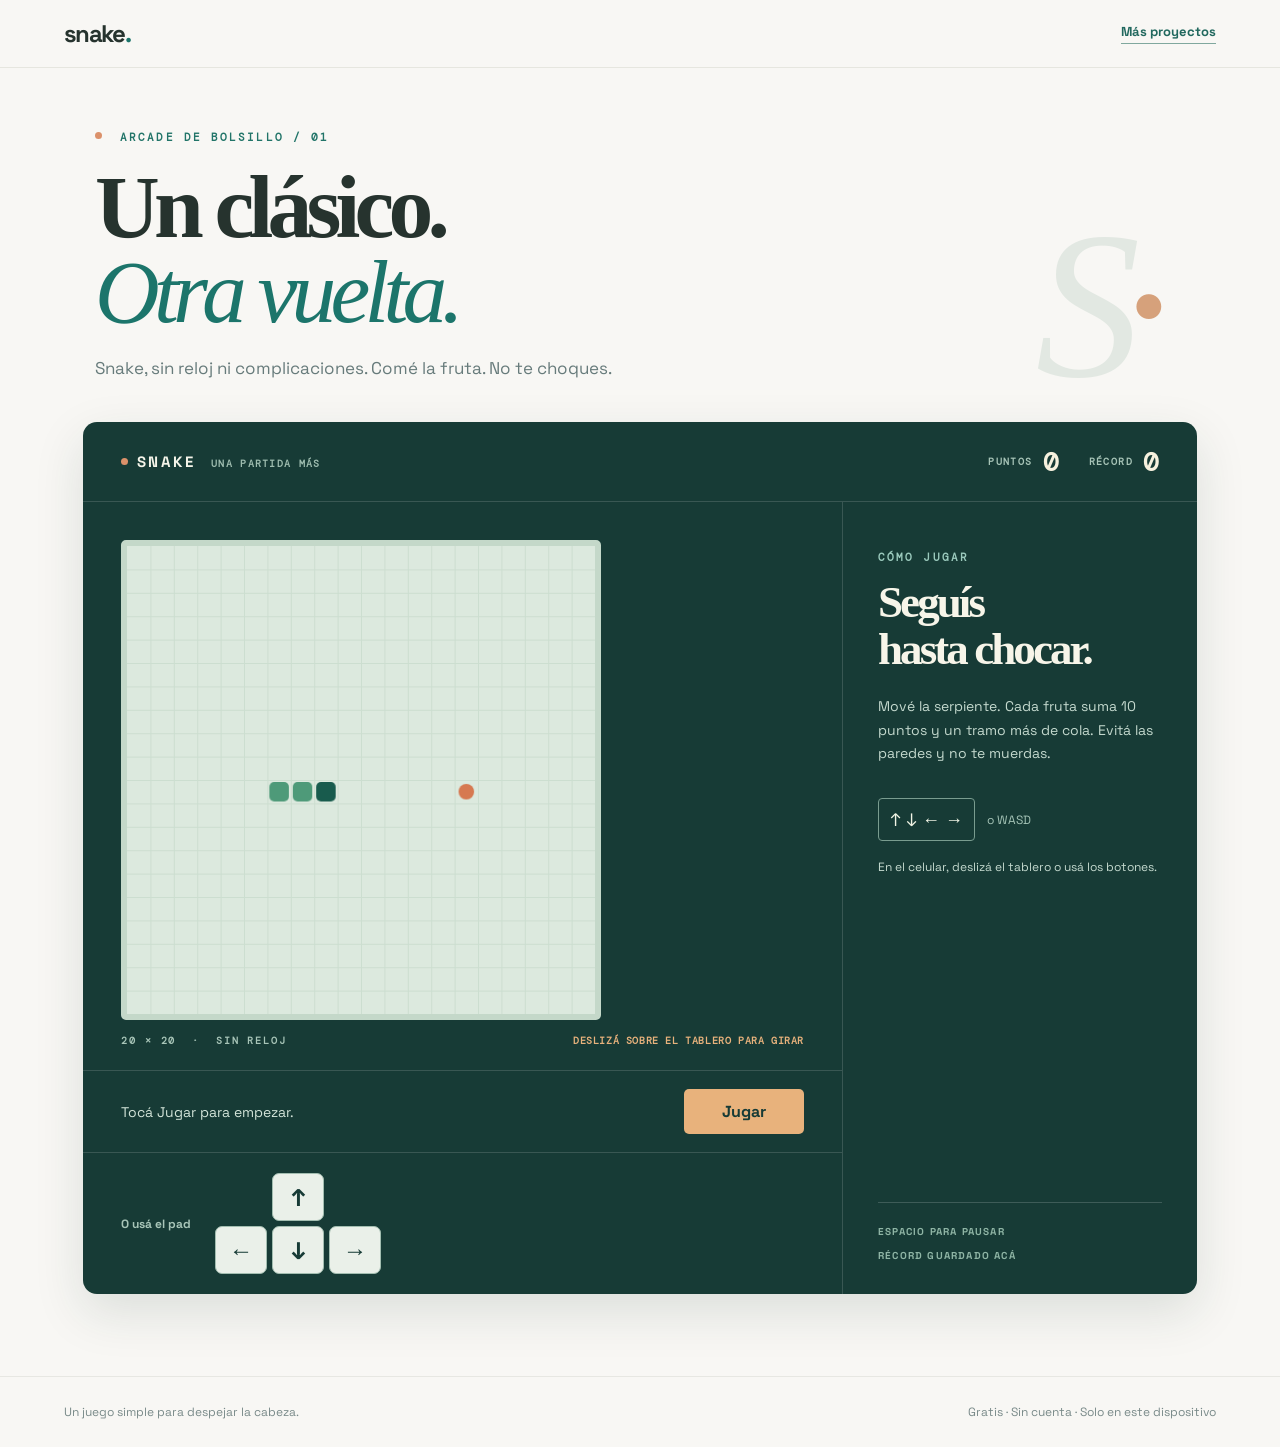
==== commit 814f9b05: "Servir las fuentes desde /brand/ (kit-fonts.css)" ====
--- a/index.html
+++ b/index.html
@@ -1,7 +1,9 @@
 <!doctype html>
-<html lang="es-UY"><head><meta charset="utf-8"><meta name="viewport" content="width=device-width,initial-scale=1"><meta name="theme-color" content="#f8f7f4"><meta name="description" content="Snake: un clásico para hacer una pausa."><title>Snake · Lucas</title><link rel="icon" href="./favicon.svg" type="image/svg+xml"><link rel="apple-touch-icon" href="./icon-180.png"><meta property="og:type" content="website"><meta property="og:title" content="Snake · un juego para hacer una pausa"><meta property="og:description" content="Comé la fruta. No te choques. Gratis y sin cuenta."><meta property="og:image" content="https://lucasramos.uy/snake/og.png"><meta property="og:url" content="https://lucasramos.uy/snake/"><meta name="twitter:card" content="summary_large_image"><link rel="stylesheet" href="./style.css"></head>
+<html lang="es-UY"><head><meta charset="utf-8"><meta name="viewport" content="width=device-width,initial-scale=1"><meta name="theme-color" content="#f8f7f4"><meta name="description" content="Snake: un clásico para hacer una pausa."><title>Snake · Lucas</title><link rel="icon" href="./favicon.svg" type="image/svg+xml"><link rel="apple-touch-icon" href="./icon-180.png"><meta property="og:type" content="website"><meta property="og:title" content="Snake · un juego para hacer una pausa"><meta property="og:description" content="Comé la fruta. No te choques. Gratis y sin cuenta."><meta property="og:image" content="https://lucasramos.uy/snake/og.png"><meta property="og:url" content="https://lucasramos.uy/snake/"><meta name="twitter:card" content="summary_large_image"><link rel="stylesheet" href="/brand/kit-fonts.css">
+<link rel="stylesheet" href="./style.css"></head>
 <body><header class="site"><a class="brand" href="https://lucasramos.uy/">snake<span>.</span></a><a class="back" href="https://lucasramos.uy/links/">Más proyectos</a></header>
 <main><section class="intro"><div><p class="eyebrow"><span class="dot"></span> ARCADE DE BOLSILLO / 01</p><h1>Un clásico.<br><em>Otra vuelta.</em></h1><p class="lede">Snake, sin reloj ni complicaciones. Comé la fruta. No te choques.</p></div><span class="big-snake" aria-hidden="true">S<span>·</span></span></section>
 <section class="machine" aria-label="Juego Snake"><div class="machine-top"><div><span class="led"></span><strong>SNAKE</strong><span class="machine-sub">UNA PARTIDA MÁS</span></div><div class="scoreboard"><span>PUNTOS <b id="score">0</b></span><span>RÉCORD <b id="best">0</b></span></div></div>
 <div class="machine-body"><div class="board-frame"><canvas id="board" width="480" height="480" role="img" aria-label="Tablero de Snake" tabindex="0"></canvas><span class="board-foot">20 × 20 &nbsp;·&nbsp; SIN RELOJ <strong>DESLIZÁ SOBRE EL TABLERO PARA GIRAR</strong></span></div><div class="machine-bottom"><p id="status" role="status" aria-live="polite">Tocá Jugar para empezar.</p><button id="start" type="button">Jugar <span aria-hidden="true">→</span></button></div><div class="controls" aria-label="Controles táctiles"><p class="controls-title">O usá el pad</p><div class="dpad"><button data-dir="up" aria-label="Arriba">↑</button><button data-dir="left" aria-label="Izquierda">←</button><button data-dir="down" aria-label="Abajo">↓</button><button data-dir="right" aria-label="Derecha">→</button></div></div><div class="panel"><p class="panel-kicker">CÓMO JUGAR</p><h2>Seguís<br> hasta chocar.</h2><p>Mové la serpiente. Cada fruta suma 10 puntos y un tramo más de cola. Evitá las paredes y no te muerdas.</p><div class="key-guide"><span>↑ ↓ ← →</span><span>o WASD</span></div><p class="touch-note">En el celular, deslizá el tablero o usá los botones.</p><div class="panel-bottom"><span>ESPACIO PARA PAUSAR</span><span>RÉCORD GUARDADO ACÁ</span></div></div></div></section>
 </main><footer><span>Un juego simple para despejar la cabeza.</span><span>Gratis · Sin cuenta · Solo en este dispositivo</span></footer><script src="./app.js" defer></script></body></html>
+
--- a/style.css
+++ b/style.css
@@ -1,4 +1,4 @@
 @font-face{font-family:Space Grotesk;src:url('./fonts/space-grotesk-400.woff2') format('woff2');font-weight:400;font-display:swap}@font-face{font-family:Space Grotesk;src:url('./fonts/space-grotesk-700.woff2') format('woff2');font-weight:700 900;font-display:swap}@font-face{font-family:DM Mono;src:url('./fonts/dm-mono-400.woff2') format('woff2');font-display:swap}@font-face{font-family:Source Serif 4;src:url('./fonts/source-serif-4-400.woff2') format('woff2');font-display:swap}
-:root{font-family:"Space Grotesk",sans-serif;background:#f8f7f4;color:#26332e}*{box-sizing:border-box}body{margin:0}button{font:inherit;cursor:pointer}a{color:inherit;text-decoration:none}.site{height:68px;border-bottom:1px solid #e6e6df;display:flex;align-items:center;justify-content:space-between;padding:0 max(5vw,22px)}.brand{font-size:24px;font-weight:800;letter-spacing:-.07em}.brand span{color:#bb5943}.back{font-size:13px;color:#21685e;font-weight:700;border-bottom:1px solid #80a89e;padding-bottom:3px}main{max-width:1170px;padding:62px 28px 82px;margin:auto}.intro{display:flex;align-items:end;justify-content:space-between;gap:16px;padding:0 12px 43px}.eyebrow,.panel-kicker{color:#217468;font-size:11px;letter-spacing:.19em;font-weight:800;margin:0 0 20px}.dot,.led{display:inline-block;width:7px;height:7px;border-radius:50%;background:#db916a;margin-right:9px;vertical-align:2px}h1,h2{font-family:"Source Serif 4",serif;letter-spacing:-.065em}h1{font-size:clamp(54px,7vw,93px);line-height:.95;margin:0}h1 em{font-weight:400;color:#1c756b}.lede{font-size:17px;color:#677b7b;margin:23px 0 0}.big-snake{font:italic 210px/.7 "Source Serif 4",serif;color:#e2e8e2;letter-spacing:-.1em;margin-right:34px;user-select:none}.big-snake span{color:#d6a17b}.machine{background:#173b36;border-radius:14px;box-shadow:0 18px 50px #19342c20;overflow:hidden;color:#f4f4e9}.machine-top{height:80px;display:flex;justify-content:space-between;align-items:center;border-bottom:1px solid #ffffff25;padding:0 38px}.machine-top strong{font-size:15px;letter-spacing:.16em}.machine-sub{margin-left:16px;color:#9fbdb0;font-size:10px;letter-spacing:.13em;font-weight:700}.scoreboard{display:flex;gap:30px;color:#a8c5b8;font-size:10px;letter-spacing:.14em;font-weight:800}.scoreboard span{display:flex;align-items:center;gap:10px}.scoreboard b{color:#f6f1de;font-size:26px;letter-spacing:0}.machine-body{display:grid;grid-template-columns:minmax(0,1fr) minmax(260px,355px);grid-template-rows:auto auto auto;gap:0}.board-frame{grid-column:1;grid-row:1}.board-frame{padding:38px 38px 23px}.board-frame canvas{display:block;width:min(100%,480px);height:auto;aspect-ratio:1;background:#dce9de;border:6px solid #c4d8c9;border-radius:5px;touch-action:none;outline:none}.board-frame canvas:focus-visible{box-shadow:0 0 0 3px #e3a57d}.board-foot{display:block;margin-top:14px;font-size:10px;color:#a8c5b8;letter-spacing:.19em;font-weight:700}.panel{grid-column:2;grid-row:1 / span 3;border-left:1px solid #ffffff25;padding:48px 35px 32px;display:flex;flex-direction:column}.panel-kicker{color:#9bcabd;margin:0 0 15px}.panel h2{font-size:45px;line-height:1.04;margin:0 0 22px;color:#f7f5e9}.panel>p:not(.panel-kicker){font-size:14px;line-height:1.7;color:#c4d9ce;margin:0 0 24px}.key-guide{display:flex;gap:12px;align-items:center;margin:8px 0 16px}.key-guide span:first-child{border:1px solid #799c8f;border-radius:4px;padding:9px 11px;font-size:18px;color:#f2f5e6}.key-guide span:last-child{font-size:12px;color:#a5c4b7}.panel .touch-note{font-size:12px!important}.panel-bottom{border-top:1px solid #ffffff2b;padding-top:22px;margin-top:auto;display:flex;flex-direction:column;gap:11px;font-size:10px;color:#8fb5a5;letter-spacing:.12em;font-weight:700}.machine-bottom{grid-column:1;grid-row:2;height:82px;display:flex;justify-content:space-between;align-items:center;border-top:1px solid #ffffff25;padding:0 38px}.machine-bottom p{font-size:14px;color:#d3e4d9;margin:0}.machine-bottom button{background:#e8b27c;color:#173b36;border:0;border-radius:5px;padding:12px 20px;font-weight:800;min-width:120px}.machine-bottom button:hover{background:#f1c99c}.machine-bottom button span{margin-left:8px}.board-foot strong{float:right;color:#e8b27c;font-size:10px;letter-spacing:.06em}.controls{grid-column:1;grid-row:3;border-top:1px solid #ffffff25;padding:20px 38px;display:flex;align-items:center;gap:24px}.controls-title{margin:0;color:#a8c5b8;font-size:12px;font-weight:700}.dpad{display:grid;grid-template-columns:repeat(3,52px);grid-template-rows:repeat(2,48px);gap:5px}.dpad button{border:1px solid #a2bdb0;background:#eaf0e9;border-radius:7px;font-size:24px;font-weight:700;color:#173b36;touch-action:manipulation;-webkit-tap-highlight-color:transparent}.dpad button[data-dir=up]{grid-column:2}.dpad button[data-dir=left]{grid-column:1;grid-row:2}.dpad button[data-dir=down]{grid-column:2;grid-row:2}.dpad button[data-dir=right]{grid-column:3;grid-row:2}.dpad button:active{background:#e8b27c;transform:scale(.96)}footer{border-top:1px solid #e7e7e2;display:flex;justify-content:space-between;padding:27px max(5vw,22px);color:#798a89;font-size:12px}@media(max-width:800px){.site{height:62px}.back{font-size:12px}main{padding:18px 19px 40px}.intro{padding:0 0 18px}.big-snake{display:none}.eyebrow{font-size:9px;letter-spacing:.17em;margin-bottom:10px}h1{font-size:clamp(40px,11vw,52px)}.lede{font-size:12px;line-height:1.4;max-width:340px;margin-top:9px}.machine-top{height:65px;padding:0 17px}.machine-top strong{font-size:12px}.machine-sub{display:none}.scoreboard{gap:12px;font-size:9px}.scoreboard span{gap:5px}.scoreboard b{font-size:19px}.machine-body{display:flex;flex-direction:column}.board-frame{padding:12px 15px 9px}.board-frame canvas{width:100%;border-width:4px}.board-foot{margin-top:9px;font-size:9px}.panel{grid-column:2;grid-row:1 / span 3;border-left:0;border-top:1px solid #ffffff25;padding:26px 24px 25px}.panel h2{font-size:34px;margin-bottom:10px}.panel h2 br{display:none}.panel>p:not(.panel-kicker){font-size:13px;margin-bottom:13px}.key-guide{display:none}.panel .touch-note{display:none}.panel-bottom{padding-top:16px;margin-top:4px;font-size:9px}.machine-bottom{height:auto;min-height:70px;padding:14px 17px;gap:10px}.machine-bottom p{font-size:12px;max-width:180px}.machine-bottom button{min-width:100px;padding:11px}.controls{margin:0;padding:12px 17px 16px;display:flex;flex-direction:column;gap:8px;background:#173b36}.controls-title{font-size:12px;color:#b7d1c3}.dpad{grid-template-columns:repeat(3,72px);grid-template-rows:repeat(2,66px);gap:7px}.dpad button{font-size:29px;border-radius:9px;box-shadow:0 3px 0 #091f1c}.board-foot strong{display:block;float:none;margin-top:5px;font-size:9px;letter-spacing:.04em}footer{display:block;font-size:11px;line-height:1.8}footer span{display:block}}
+:root{font-family:"Space Grotesk",sans-serif;background:#f8f7f4;color:#26332e}*{box-sizing:border-box}body{margin:0}button{font:inherit;cursor:pointer}a{color:inherit;text-decoration:none}.site{height:68px;border-bottom:1px solid #e6e6df;display:flex;align-items:center;justify-content:space-between;padding:0 max(5vw,22px)}.brand{font-size:24px;font-weight:800;letter-spacing:-.07em}.brand span{color:#1c756b}.back{font-size:13px;color:#21685e;font-weight:700;border-bottom:1px solid #80a89e;padding-bottom:3px}main{max-width:1170px;padding:62px 28px 82px;margin:auto}.intro{display:flex;align-items:end;justify-content:space-between;gap:16px;padding:0 12px 43px}.eyebrow,.panel-kicker{color:#217468;font-size:11px;letter-spacing:.19em;font-weight:800;margin:0 0 20px}.dot,.led{display:inline-block;width:7px;height:7px;border-radius:50%;background:#db916a;margin-right:9px;vertical-align:2px}h1,h2{font-family:"Source Serif 4",serif;letter-spacing:-.065em}h1{font-size:clamp(54px,7vw,93px);line-height:.95;margin:0}h1 em{font-weight:400;color:#1c756b}.lede{font-size:17px;color:#677b7b;margin:23px 0 0}.big-snake{font:italic 210px/.7 "Source Serif 4",serif;color:#e2e8e2;letter-spacing:-.1em;margin-right:34px;user-select:none}.big-snake span{color:#d6a17b}.machine{background:#173b36;border-radius:14px;box-shadow:0 18px 50px #19342c20;overflow:hidden;color:#f4f4e9}.machine-top{height:80px;display:flex;justify-content:space-between;align-items:center;border-bottom:1px solid #ffffff25;padding:0 38px}.machine-top strong{font-size:15px;letter-spacing:.16em}.machine-sub{margin-left:16px;color:#9fbdb0;font-size:10px;letter-spacing:.13em;font-weight:700}.scoreboard{display:flex;gap:30px;color:#a8c5b8;font-size:10px;letter-spacing:.14em;font-weight:800}.scoreboard span{display:flex;align-items:center;gap:10px}.scoreboard b{color:#f6f1de;font-size:26px;letter-spacing:0}.machine-body{display:grid;grid-template-columns:minmax(0,1fr) minmax(260px,355px);grid-template-rows:auto auto auto;gap:0}.board-frame{grid-column:1;grid-row:1}.board-frame{padding:38px 38px 23px}.board-frame canvas{display:block;width:min(100%,480px);height:auto;aspect-ratio:1;background:#dce9de;border:6px solid #c4d8c9;border-radius:5px;touch-action:none;outline:none}.board-frame canvas:focus-visible{box-shadow:0 0 0 3px #e3a57d}.board-foot{display:block;margin-top:14px;font-size:10px;color:#a8c5b8;letter-spacing:.19em;font-weight:700}.panel{grid-column:2;grid-row:1 / span 3;border-left:1px solid #ffffff25;padding:48px 35px 32px;display:flex;flex-direction:column}.panel-kicker{color:#9bcabd;margin:0 0 15px}.panel h2{font-size:45px;line-height:1.04;margin:0 0 22px;color:#f7f5e9}.panel>p:not(.panel-kicker){font-size:14px;line-height:1.7;color:#c4d9ce;margin:0 0 24px}.key-guide{display:flex;gap:12px;align-items:center;margin:8px 0 16px}.key-guide span:first-child{border:1px solid #799c8f;border-radius:4px;padding:9px 11px;font-size:18px;color:#f2f5e6}.key-guide span:last-child{font-size:12px;color:#a5c4b7}.panel .touch-note{font-size:12px!important}.panel-bottom{border-top:1px solid #ffffff2b;padding-top:22px;margin-top:auto;display:flex;flex-direction:column;gap:11px;font-size:10px;color:#8fb5a5;letter-spacing:.12em;font-weight:700}.machine-bottom{grid-column:1;grid-row:2;height:82px;display:flex;justify-content:space-between;align-items:center;border-top:1px solid #ffffff25;padding:0 38px}.machine-bottom p{font-size:14px;color:#d3e4d9;margin:0}.machine-bottom button{background:#e8b27c;color:#173b36;border:0;border-radius:5px;padding:12px 20px;font-weight:800;min-width:120px}.machine-bottom button:hover{background:#f1c99c}.machine-bottom button span{margin-left:8px}.board-foot strong{float:right;color:#e8b27c;font-size:10px;letter-spacing:.06em}.controls{grid-column:1;grid-row:3;border-top:1px solid #ffffff25;padding:20px 38px;display:flex;align-items:center;gap:24px}.controls-title{margin:0;color:#a8c5b8;font-size:12px;font-weight:700}.dpad{display:grid;grid-template-columns:repeat(3,52px);grid-template-rows:repeat(2,48px);gap:5px}.dpad button{border:1px solid #a2bdb0;background:#eaf0e9;border-radius:7px;font-size:24px;font-weight:700;color:#173b36;touch-action:manipulation;-webkit-tap-highlight-color:transparent}.dpad button[data-dir=up]{grid-column:2}.dpad button[data-dir=left]{grid-column:1;grid-row:2}.dpad button[data-dir=down]{grid-column:2;grid-row:2}.dpad button[data-dir=right]{grid-column:3;grid-row:2}.dpad button:active{background:#e8b27c;transform:scale(.96)}footer{border-top:1px solid #e7e7e2;display:flex;justify-content:space-between;padding:27px max(5vw,22px);color:#798a89;font-size:12px}@media(max-width:800px){.site{height:62px}.back{font-size:12px}main{padding:18px 19px 40px}.intro{padding:0 0 18px}.big-snake{display:none}.eyebrow{font-size:9px;letter-spacing:.17em;margin-bottom:10px}h1{font-size:clamp(40px,11vw,52px)}.lede{font-size:12px;line-height:1.4;max-width:340px;margin-top:9px}.machine-top{height:65px;padding:0 17px}.machine-top strong{font-size:12px}.machine-sub{display:none}.scoreboard{gap:12px;font-size:9px}.scoreboard span{gap:5px}.scoreboard b{font-size:19px}.machine-body{display:flex;flex-direction:column}.board-frame{padding:12px 15px 9px}.board-frame canvas{width:100%;border-width:4px}.board-foot{margin-top:9px;font-size:9px}.panel{grid-column:2;grid-row:1 / span 3;border-left:0;border-top:1px solid #ffffff25;padding:26px 24px 25px}.panel h2{font-size:34px;margin-bottom:10px}.panel h2 br{display:none}.panel>p:not(.panel-kicker){font-size:13px;margin-bottom:13px}.key-guide{display:none}.panel .touch-note{display:none}.panel-bottom{padding-top:16px;margin-top:4px;font-size:9px}.machine-bottom{height:auto;min-height:70px;padding:14px 17px;gap:10px}.machine-bottom p{font-size:12px;max-width:180px}.machine-bottom button{min-width:100px;padding:11px}.controls{margin:0;padding:12px 17px 16px;display:flex;flex-direction:column;gap:8px;background:#173b36}.controls-title{font-size:12px;color:#b7d1c3}.dpad{grid-template-columns:repeat(3,72px);grid-template-rows:repeat(2,66px);gap:7px}.dpad button{font-size:29px;border-radius:9px;box-shadow:0 3px 0 #091f1c}.board-foot strong{display:block;float:none;margin-top:5px;font-size:9px;letter-spacing:.04em}footer{display:block;font-size:11px;line-height:1.8}footer span{display:block}}
 
 .eyebrow,.panel-kicker,.board-foot,.machine-sub,.scoreboard,.scorecards small{font-family:"DM Mono",monospace}
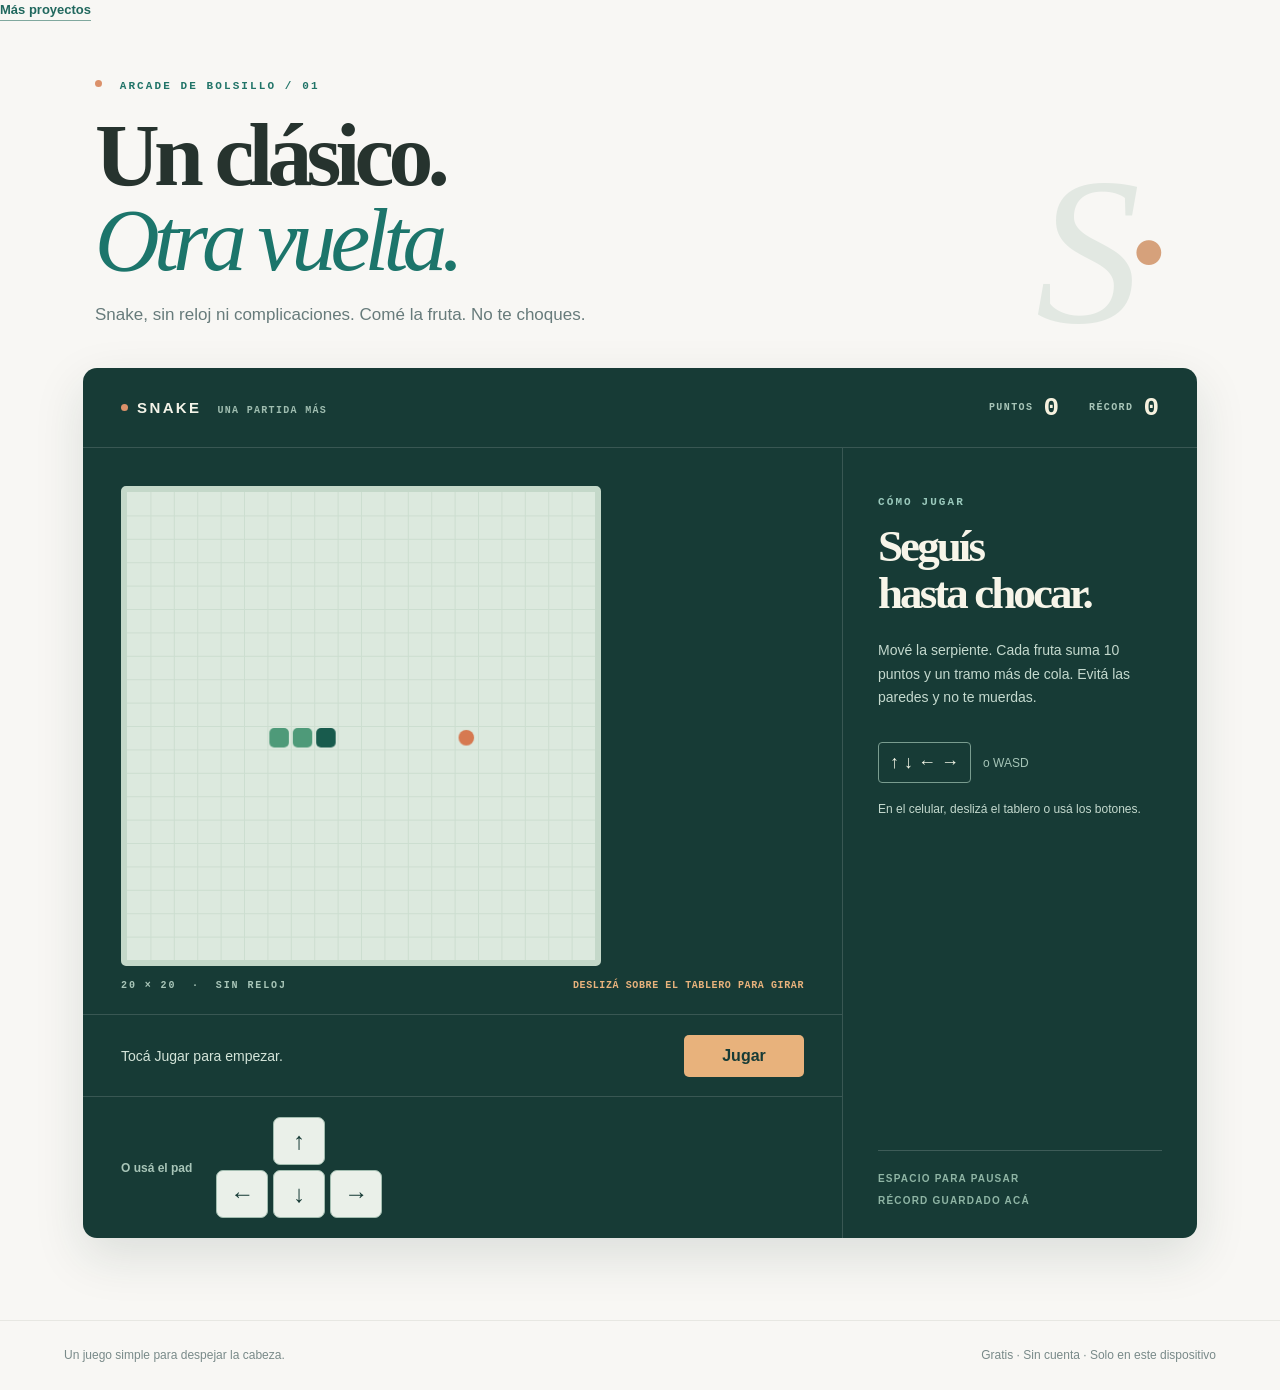
==== commit 24a9acb8: "Header compartido: kit-header con los parametros del sitio" ====
--- a/index.html
+++ b/index.html
@@ -1,9 +1,10 @@
 <!doctype html>
 <html lang="es-UY"><head><meta charset="utf-8"><meta name="viewport" content="width=device-width,initial-scale=1"><meta name="theme-color" content="#f8f7f4"><meta name="description" content="Snake: un clásico para hacer una pausa."><title>Snake · Lucas</title><link rel="icon" href="./favicon.svg" type="image/svg+xml"><link rel="apple-touch-icon" href="./icon-180.png"><meta property="og:type" content="website"><meta property="og:title" content="Snake · un juego para hacer una pausa"><meta property="og:description" content="Comé la fruta. No te choques. Gratis y sin cuenta."><meta property="og:image" content="https://lucasramos.uy/snake/og.png"><meta property="og:url" content="https://lucasramos.uy/snake/"><meta name="twitter:card" content="summary_large_image"><link rel="stylesheet" href="/brand/kit-fonts.css">
-<link rel="stylesheet" href="./style.css"></head>
-<body><header class="site"><a class="brand" href="https://lucasramos.uy/">snake<span>.</span></a><a class="back" href="https://lucasramos.uy/links/">Más proyectos</a></header>
+<link rel="stylesheet" href="./style.css"><script src="/brand/kit/kit-header.js" defer></script></head>
+<body><kit-header producto="snake" acento="#1c756b" fondo="#f8f7f4" linea="#e6e6df" tinta="#26332e"><a slot="actions" class="back" href="https://lucasramos.uy/links/">Más proyectos</a></kit-header>
 <main><section class="intro"><div><p class="eyebrow"><span class="dot"></span> ARCADE DE BOLSILLO / 01</p><h1>Un clásico.<br><em>Otra vuelta.</em></h1><p class="lede">Snake, sin reloj ni complicaciones. Comé la fruta. No te choques.</p></div><span class="big-snake" aria-hidden="true">S<span>·</span></span></section>
 <section class="machine" aria-label="Juego Snake"><div class="machine-top"><div><span class="led"></span><strong>SNAKE</strong><span class="machine-sub">UNA PARTIDA MÁS</span></div><div class="scoreboard"><span>PUNTOS <b id="score">0</b></span><span>RÉCORD <b id="best">0</b></span></div></div>
 <div class="machine-body"><div class="board-frame"><canvas id="board" width="480" height="480" role="img" aria-label="Tablero de Snake" tabindex="0"></canvas><span class="board-foot">20 × 20 &nbsp;·&nbsp; SIN RELOJ <strong>DESLIZÁ SOBRE EL TABLERO PARA GIRAR</strong></span></div><div class="machine-bottom"><p id="status" role="status" aria-live="polite">Tocá Jugar para empezar.</p><button id="start" type="button">Jugar <span aria-hidden="true">→</span></button></div><div class="controls" aria-label="Controles táctiles"><p class="controls-title">O usá el pad</p><div class="dpad"><button data-dir="up" aria-label="Arriba">↑</button><button data-dir="left" aria-label="Izquierda">←</button><button data-dir="down" aria-label="Abajo">↓</button><button data-dir="right" aria-label="Derecha">→</button></div></div><div class="panel"><p class="panel-kicker">CÓMO JUGAR</p><h2>Seguís<br> hasta chocar.</h2><p>Mové la serpiente. Cada fruta suma 10 puntos y un tramo más de cola. Evitá las paredes y no te muerdas.</p><div class="key-guide"><span>↑ ↓ ← →</span><span>o WASD</span></div><p class="touch-note">En el celular, deslizá el tablero o usá los botones.</p><div class="panel-bottom"><span>ESPACIO PARA PAUSAR</span><span>RÉCORD GUARDADO ACÁ</span></div></div></div></section>
 </main><footer><span>Un juego simple para despejar la cabeza.</span><span>Gratis · Sin cuenta · Solo en este dispositivo</span></footer><script src="./app.js" defer></script></body></html>
 
+
--- a/style.css
+++ b/style.css
@@ -1,4 +1,4 @@
-@font-face{font-family:Space Grotesk;src:url('./fonts/space-grotesk-400.woff2') format('woff2');font-weight:400;font-display:swap}@font-face{font-family:Space Grotesk;src:url('./fonts/space-grotesk-700.woff2') format('woff2');font-weight:700 900;font-display:swap}@font-face{font-family:DM Mono;src:url('./fonts/dm-mono-400.woff2') format('woff2');font-display:swap}@font-face{font-family:Source Serif 4;src:url('./fonts/source-serif-4-400.woff2') format('woff2');font-display:swap}
 :root{font-family:"Space Grotesk",sans-serif;background:#f8f7f4;color:#26332e}*{box-sizing:border-box}body{margin:0}button{font:inherit;cursor:pointer}a{color:inherit;text-decoration:none}.site{height:68px;border-bottom:1px solid #e6e6df;display:flex;align-items:center;justify-content:space-between;padding:0 max(5vw,22px)}.brand{font-size:24px;font-weight:800;letter-spacing:-.07em}.brand span{color:#1c756b}.back{font-size:13px;color:#21685e;font-weight:700;border-bottom:1px solid #80a89e;padding-bottom:3px}main{max-width:1170px;padding:62px 28px 82px;margin:auto}.intro{display:flex;align-items:end;justify-content:space-between;gap:16px;padding:0 12px 43px}.eyebrow,.panel-kicker{color:#217468;font-size:11px;letter-spacing:.19em;font-weight:800;margin:0 0 20px}.dot,.led{display:inline-block;width:7px;height:7px;border-radius:50%;background:#db916a;margin-right:9px;vertical-align:2px}h1,h2{font-family:"Source Serif 4",serif;letter-spacing:-.065em}h1{font-size:clamp(54px,7vw,93px);line-height:.95;margin:0}h1 em{font-weight:400;color:#1c756b}.lede{font-size:17px;color:#677b7b;margin:23px 0 0}.big-snake{font:italic 210px/.7 "Source Serif 4",serif;color:#e2e8e2;letter-spacing:-.1em;margin-right:34px;user-select:none}.big-snake span{color:#d6a17b}.machine{background:#173b36;border-radius:14px;box-shadow:0 18px 50px #19342c20;overflow:hidden;color:#f4f4e9}.machine-top{height:80px;display:flex;justify-content:space-between;align-items:center;border-bottom:1px solid #ffffff25;padding:0 38px}.machine-top strong{font-size:15px;letter-spacing:.16em}.machine-sub{margin-left:16px;color:#9fbdb0;font-size:10px;letter-spacing:.13em;font-weight:700}.scoreboard{display:flex;gap:30px;color:#a8c5b8;font-size:10px;letter-spacing:.14em;font-weight:800}.scoreboard span{display:flex;align-items:center;gap:10px}.scoreboard b{color:#f6f1de;font-size:26px;letter-spacing:0}.machine-body{display:grid;grid-template-columns:minmax(0,1fr) minmax(260px,355px);grid-template-rows:auto auto auto;gap:0}.board-frame{grid-column:1;grid-row:1}.board-frame{padding:38px 38px 23px}.board-frame canvas{display:block;width:min(100%,480px);height:auto;aspect-ratio:1;background:#dce9de;border:6px solid #c4d8c9;border-radius:5px;touch-action:none;outline:none}.board-frame canvas:focus-visible{box-shadow:0 0 0 3px #e3a57d}.board-foot{display:block;margin-top:14px;font-size:10px;color:#a8c5b8;letter-spacing:.19em;font-weight:700}.panel{grid-column:2;grid-row:1 / span 3;border-left:1px solid #ffffff25;padding:48px 35px 32px;display:flex;flex-direction:column}.panel-kicker{color:#9bcabd;margin:0 0 15px}.panel h2{font-size:45px;line-height:1.04;margin:0 0 22px;color:#f7f5e9}.panel>p:not(.panel-kicker){font-size:14px;line-height:1.7;color:#c4d9ce;margin:0 0 24px}.key-guide{display:flex;gap:12px;align-items:center;margin:8px 0 16px}.key-guide span:first-child{border:1px solid #799c8f;border-radius:4px;padding:9px 11px;font-size:18px;color:#f2f5e6}.key-guide span:last-child{font-size:12px;color:#a5c4b7}.panel .touch-note{font-size:12px!important}.panel-bottom{border-top:1px solid #ffffff2b;padding-top:22px;margin-top:auto;display:flex;flex-direction:column;gap:11px;font-size:10px;color:#8fb5a5;letter-spacing:.12em;font-weight:700}.machine-bottom{grid-column:1;grid-row:2;height:82px;display:flex;justify-content:space-between;align-items:center;border-top:1px solid #ffffff25;padding:0 38px}.machine-bottom p{font-size:14px;color:#d3e4d9;margin:0}.machine-bottom button{background:#e8b27c;color:#173b36;border:0;border-radius:5px;padding:12px 20px;font-weight:800;min-width:120px}.machine-bottom button:hover{background:#f1c99c}.machine-bottom button span{margin-left:8px}.board-foot strong{float:right;color:#e8b27c;font-size:10px;letter-spacing:.06em}.controls{grid-column:1;grid-row:3;border-top:1px solid #ffffff25;padding:20px 38px;display:flex;align-items:center;gap:24px}.controls-title{margin:0;color:#a8c5b8;font-size:12px;font-weight:700}.dpad{display:grid;grid-template-columns:repeat(3,52px);grid-template-rows:repeat(2,48px);gap:5px}.dpad button{border:1px solid #a2bdb0;background:#eaf0e9;border-radius:7px;font-size:24px;font-weight:700;color:#173b36;touch-action:manipulation;-webkit-tap-highlight-color:transparent}.dpad button[data-dir=up]{grid-column:2}.dpad button[data-dir=left]{grid-column:1;grid-row:2}.dpad button[data-dir=down]{grid-column:2;grid-row:2}.dpad button[data-dir=right]{grid-column:3;grid-row:2}.dpad button:active{background:#e8b27c;transform:scale(.96)}footer{border-top:1px solid #e7e7e2;display:flex;justify-content:space-between;padding:27px max(5vw,22px);color:#798a89;font-size:12px}@media(max-width:800px){.site{height:62px}.back{font-size:12px}main{padding:18px 19px 40px}.intro{padding:0 0 18px}.big-snake{display:none}.eyebrow{font-size:9px;letter-spacing:.17em;margin-bottom:10px}h1{font-size:clamp(40px,11vw,52px)}.lede{font-size:12px;line-height:1.4;max-width:340px;margin-top:9px}.machine-top{height:65px;padding:0 17px}.machine-top strong{font-size:12px}.machine-sub{display:none}.scoreboard{gap:12px;font-size:9px}.scoreboard span{gap:5px}.scoreboard b{font-size:19px}.machine-body{display:flex;flex-direction:column}.board-frame{padding:12px 15px 9px}.board-frame canvas{width:100%;border-width:4px}.board-foot{margin-top:9px;font-size:9px}.panel{grid-column:2;grid-row:1 / span 3;border-left:0;border-top:1px solid #ffffff25;padding:26px 24px 25px}.panel h2{font-size:34px;margin-bottom:10px}.panel h2 br{display:none}.panel>p:not(.panel-kicker){font-size:13px;margin-bottom:13px}.key-guide{display:none}.panel .touch-note{display:none}.panel-bottom{padding-top:16px;margin-top:4px;font-size:9px}.machine-bottom{height:auto;min-height:70px;padding:14px 17px;gap:10px}.machine-bottom p{font-size:12px;max-width:180px}.machine-bottom button{min-width:100px;padding:11px}.controls{margin:0;padding:12px 17px 16px;display:flex;flex-direction:column;gap:8px;background:#173b36}.controls-title{font-size:12px;color:#b7d1c3}.dpad{grid-template-columns:repeat(3,72px);grid-template-rows:repeat(2,66px);gap:7px}.dpad button{font-size:29px;border-radius:9px;box-shadow:0 3px 0 #091f1c}.board-foot strong{display:block;float:none;margin-top:5px;font-size:9px;letter-spacing:.04em}footer{display:block;font-size:11px;line-height:1.8}footer span{display:block}}
 
 .eyebrow,.panel-kicker,.board-foot,.machine-sub,.scoreboard,.scorecards small{font-family:"DM Mono",monospace}
+
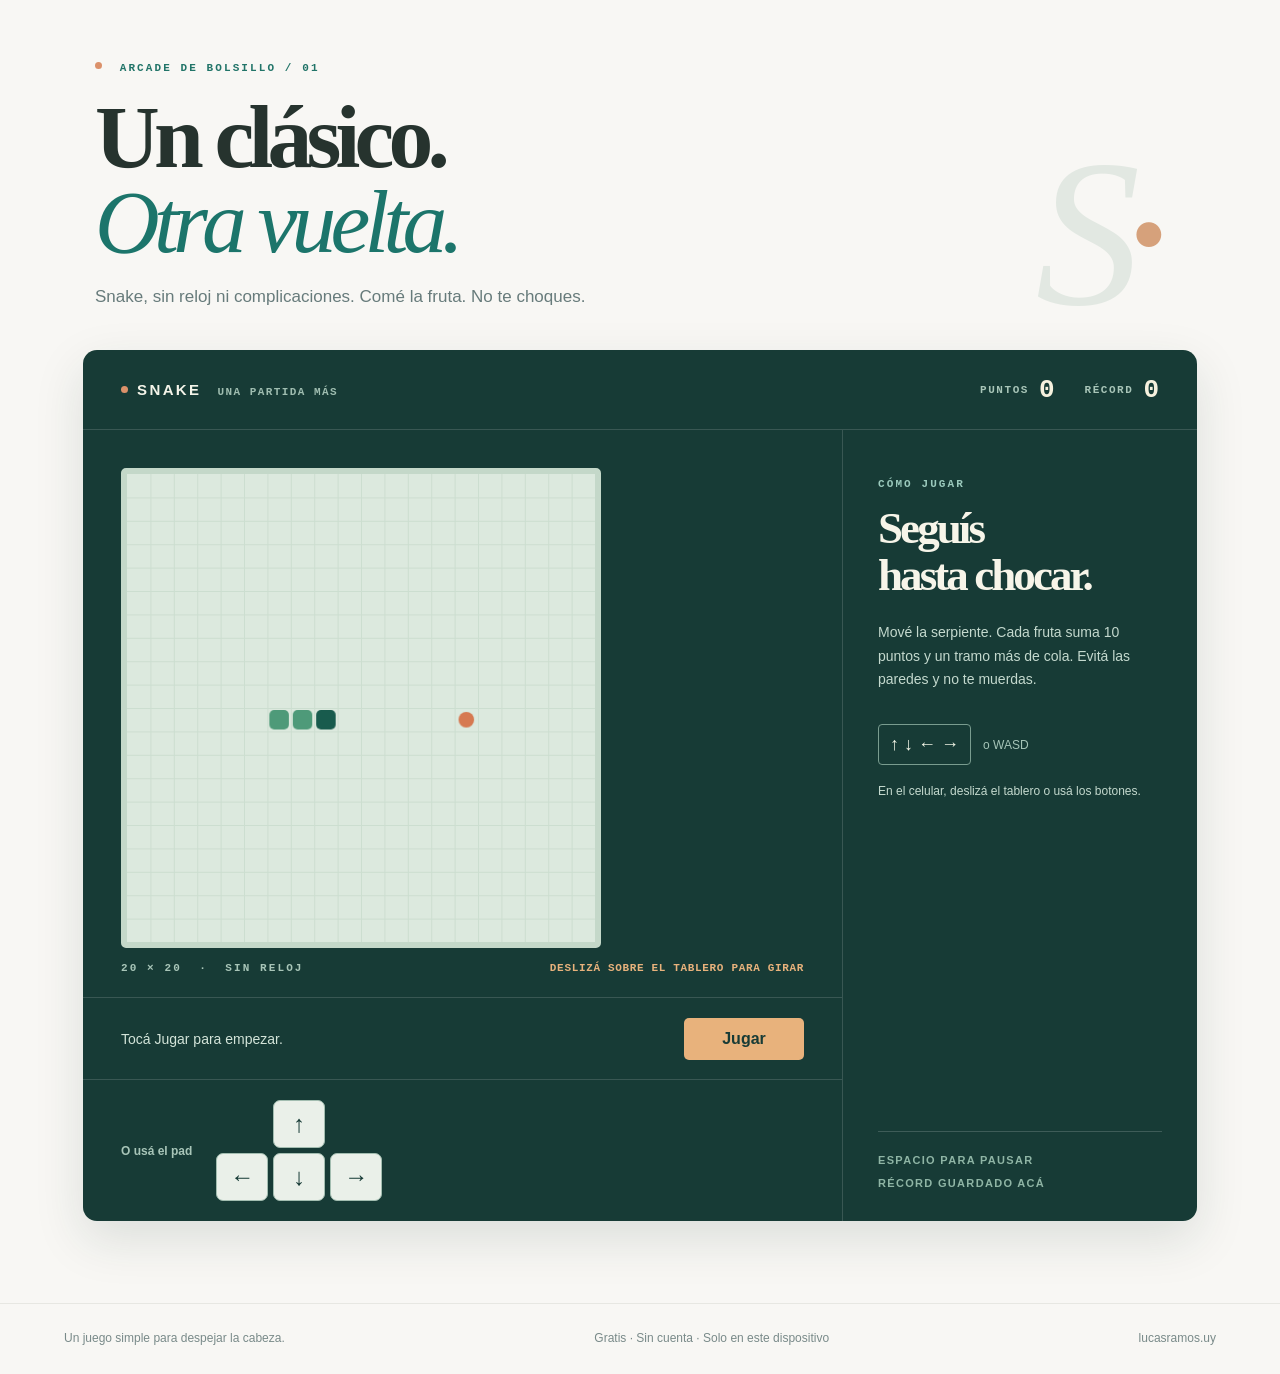
==== commit 15705a6c: "Header limpio: wordmark a la home, raíz en el pie" ====
--- a/index.html
+++ b/index.html
@@ -1,10 +1,8 @@
 <!doctype html>
 <html lang="es-UY"><head><meta charset="utf-8"><meta name="viewport" content="width=device-width,initial-scale=1"><meta name="theme-color" content="#f8f7f4"><meta name="description" content="Snake: un clásico para hacer una pausa."><title>Snake · Lucas</title><link rel="icon" href="./favicon.svg" type="image/svg+xml"><link rel="apple-touch-icon" href="./icon-180.png"><meta property="og:type" content="website"><meta property="og:title" content="Snake · un juego para hacer una pausa"><meta property="og:description" content="Comé la fruta. No te choques. Gratis y sin cuenta."><meta property="og:image" content="https://lucasramos.uy/snake/og.png"><meta property="og:url" content="https://lucasramos.uy/snake/"><meta name="twitter:card" content="summary_large_image"><link rel="stylesheet" href="/brand/kit-fonts.css">
 <link rel="stylesheet" href="./style.css"><script src="/brand/kit/kit-header.js" defer></script></head>
-<body><kit-header producto="snake" acento="#1c756b" fondo="#f8f7f4" linea="#e6e6df" tinta="#26332e"><a slot="actions" class="back" href="https://lucasramos.uy/links/">Más proyectos</a></kit-header>
+<body><kit-header producto="snake" href="/snake/" acento="#1c756b" fondo="#f8f7f4" linea="#e6e6df" tinta="#26332e"></kit-header>
 <main><section class="intro"><div><p class="eyebrow"><span class="dot"></span> ARCADE DE BOLSILLO / 01</p><h1>Un clásico.<br><em>Otra vuelta.</em></h1><p class="lede">Snake, sin reloj ni complicaciones. Comé la fruta. No te choques.</p></div><span class="big-snake" aria-hidden="true">S<span>·</span></span></section>
 <section class="machine" aria-label="Juego Snake"><div class="machine-top"><div><span class="led"></span><strong>SNAKE</strong><span class="machine-sub">UNA PARTIDA MÁS</span></div><div class="scoreboard"><span>PUNTOS <b id="score">0</b></span><span>RÉCORD <b id="best">0</b></span></div></div>
 <div class="machine-body"><div class="board-frame"><canvas id="board" width="480" height="480" role="img" aria-label="Tablero de Snake" tabindex="0"></canvas><span class="board-foot">20 × 20 &nbsp;·&nbsp; SIN RELOJ <strong>DESLIZÁ SOBRE EL TABLERO PARA GIRAR</strong></span></div><div class="machine-bottom"><p id="status" role="status" aria-live="polite">Tocá Jugar para empezar.</p><button id="start" type="button">Jugar <span aria-hidden="true">→</span></button></div><div class="controls" aria-label="Controles táctiles"><p class="controls-title">O usá el pad</p><div class="dpad"><button data-dir="up" aria-label="Arriba">↑</button><button data-dir="left" aria-label="Izquierda">←</button><button data-dir="down" aria-label="Abajo">↓</button><button data-dir="right" aria-label="Derecha">→</button></div></div><div class="panel"><p class="panel-kicker">CÓMO JUGAR</p><h2>Seguís<br> hasta chocar.</h2><p>Mové la serpiente. Cada fruta suma 10 puntos y un tramo más de cola. Evitá las paredes y no te muerdas.</p><div class="key-guide"><span>↑ ↓ ← →</span><span>o WASD</span></div><p class="touch-note">En el celular, deslizá el tablero o usá los botones.</p><div class="panel-bottom"><span>ESPACIO PARA PAUSAR</span><span>RÉCORD GUARDADO ACÁ</span></div></div></div></section>
-</main><footer><span>Un juego simple para despejar la cabeza.</span><span>Gratis · Sin cuenta · Solo en este dispositivo</span></footer><script src="./app.js" defer></script></body></html>
-
-
+</main><footer><span>Un juego simple para despejar la cabeza.</span><span>Gratis · Sin cuenta · Solo en este dispositivo</span><a href="https://lucasramos.uy/">lucasramos.uy</a></footer><script src="./app.js" defer></script></body></html>
--- a/style.css
+++ b/style.css
@@ -1,4 +1,4 @@
-:root{font-family:"Space Grotesk",sans-serif;background:#f8f7f4;color:#26332e}*{box-sizing:border-box}body{margin:0}button{font:inherit;cursor:pointer}a{color:inherit;text-decoration:none}.site{height:68px;border-bottom:1px solid #e6e6df;display:flex;align-items:center;justify-content:space-between;padding:0 max(5vw,22px)}.brand{font-size:24px;font-weight:800;letter-spacing:-.07em}.brand span{color:#1c756b}.back{font-size:13px;color:#21685e;font-weight:700;border-bottom:1px solid #80a89e;padding-bottom:3px}main{max-width:1170px;padding:62px 28px 82px;margin:auto}.intro{display:flex;align-items:end;justify-content:space-between;gap:16px;padding:0 12px 43px}.eyebrow,.panel-kicker{color:#217468;font-size:11px;letter-spacing:.19em;font-weight:800;margin:0 0 20px}.dot,.led{display:inline-block;width:7px;height:7px;border-radius:50%;background:#db916a;margin-right:9px;vertical-align:2px}h1,h2{font-family:"Source Serif 4",serif;letter-spacing:-.065em}h1{font-size:clamp(54px,7vw,93px);line-height:.95;margin:0}h1 em{font-weight:400;color:#1c756b}.lede{font-size:17px;color:#677b7b;margin:23px 0 0}.big-snake{font:italic 210px/.7 "Source Serif 4",serif;color:#e2e8e2;letter-spacing:-.1em;margin-right:34px;user-select:none}.big-snake span{color:#d6a17b}.machine{background:#173b36;border-radius:14px;box-shadow:0 18px 50px #19342c20;overflow:hidden;color:#f4f4e9}.machine-top{height:80px;display:flex;justify-content:space-between;align-items:center;border-bottom:1px solid #ffffff25;padding:0 38px}.machine-top strong{font-size:15px;letter-spacing:.16em}.machine-sub{margin-left:16px;color:#9fbdb0;font-size:10px;letter-spacing:.13em;font-weight:700}.scoreboard{display:flex;gap:30px;color:#a8c5b8;font-size:10px;letter-spacing:.14em;font-weight:800}.scoreboard span{display:flex;align-items:center;gap:10px}.scoreboard b{color:#f6f1de;font-size:26px;letter-spacing:0}.machine-body{display:grid;grid-template-columns:minmax(0,1fr) minmax(260px,355px);grid-template-rows:auto auto auto;gap:0}.board-frame{grid-column:1;grid-row:1}.board-frame{padding:38px 38px 23px}.board-frame canvas{display:block;width:min(100%,480px);height:auto;aspect-ratio:1;background:#dce9de;border:6px solid #c4d8c9;border-radius:5px;touch-action:none;outline:none}.board-frame canvas:focus-visible{box-shadow:0 0 0 3px #e3a57d}.board-foot{display:block;margin-top:14px;font-size:10px;color:#a8c5b8;letter-spacing:.19em;font-weight:700}.panel{grid-column:2;grid-row:1 / span 3;border-left:1px solid #ffffff25;padding:48px 35px 32px;display:flex;flex-direction:column}.panel-kicker{color:#9bcabd;margin:0 0 15px}.panel h2{font-size:45px;line-height:1.04;margin:0 0 22px;color:#f7f5e9}.panel>p:not(.panel-kicker){font-size:14px;line-height:1.7;color:#c4d9ce;margin:0 0 24px}.key-guide{display:flex;gap:12px;align-items:center;margin:8px 0 16px}.key-guide span:first-child{border:1px solid #799c8f;border-radius:4px;padding:9px 11px;font-size:18px;color:#f2f5e6}.key-guide span:last-child{font-size:12px;color:#a5c4b7}.panel .touch-note{font-size:12px!important}.panel-bottom{border-top:1px solid #ffffff2b;padding-top:22px;margin-top:auto;display:flex;flex-direction:column;gap:11px;font-size:10px;color:#8fb5a5;letter-spacing:.12em;font-weight:700}.machine-bottom{grid-column:1;grid-row:2;height:82px;display:flex;justify-content:space-between;align-items:center;border-top:1px solid #ffffff25;padding:0 38px}.machine-bottom p{font-size:14px;color:#d3e4d9;margin:0}.machine-bottom button{background:#e8b27c;color:#173b36;border:0;border-radius:5px;padding:12px 20px;font-weight:800;min-width:120px}.machine-bottom button:hover{background:#f1c99c}.machine-bottom button span{margin-left:8px}.board-foot strong{float:right;color:#e8b27c;font-size:10px;letter-spacing:.06em}.controls{grid-column:1;grid-row:3;border-top:1px solid #ffffff25;padding:20px 38px;display:flex;align-items:center;gap:24px}.controls-title{margin:0;color:#a8c5b8;font-size:12px;font-weight:700}.dpad{display:grid;grid-template-columns:repeat(3,52px);grid-template-rows:repeat(2,48px);gap:5px}.dpad button{border:1px solid #a2bdb0;background:#eaf0e9;border-radius:7px;font-size:24px;font-weight:700;color:#173b36;touch-action:manipulation;-webkit-tap-highlight-color:transparent}.dpad button[data-dir=up]{grid-column:2}.dpad button[data-dir=left]{grid-column:1;grid-row:2}.dpad button[data-dir=down]{grid-column:2;grid-row:2}.dpad button[data-dir=right]{grid-column:3;grid-row:2}.dpad button:active{background:#e8b27c;transform:scale(.96)}footer{border-top:1px solid #e7e7e2;display:flex;justify-content:space-between;padding:27px max(5vw,22px);color:#798a89;font-size:12px}@media(max-width:800px){.site{height:62px}.back{font-size:12px}main{padding:18px 19px 40px}.intro{padding:0 0 18px}.big-snake{display:none}.eyebrow{font-size:9px;letter-spacing:.17em;margin-bottom:10px}h1{font-size:clamp(40px,11vw,52px)}.lede{font-size:12px;line-height:1.4;max-width:340px;margin-top:9px}.machine-top{height:65px;padding:0 17px}.machine-top strong{font-size:12px}.machine-sub{display:none}.scoreboard{gap:12px;font-size:9px}.scoreboard span{gap:5px}.scoreboard b{font-size:19px}.machine-body{display:flex;flex-direction:column}.board-frame{padding:12px 15px 9px}.board-frame canvas{width:100%;border-width:4px}.board-foot{margin-top:9px;font-size:9px}.panel{grid-column:2;grid-row:1 / span 3;border-left:0;border-top:1px solid #ffffff25;padding:26px 24px 25px}.panel h2{font-size:34px;margin-bottom:10px}.panel h2 br{display:none}.panel>p:not(.panel-kicker){font-size:13px;margin-bottom:13px}.key-guide{display:none}.panel .touch-note{display:none}.panel-bottom{padding-top:16px;margin-top:4px;font-size:9px}.machine-bottom{height:auto;min-height:70px;padding:14px 17px;gap:10px}.machine-bottom p{font-size:12px;max-width:180px}.machine-bottom button{min-width:100px;padding:11px}.controls{margin:0;padding:12px 17px 16px;display:flex;flex-direction:column;gap:8px;background:#173b36}.controls-title{font-size:12px;color:#b7d1c3}.dpad{grid-template-columns:repeat(3,72px);grid-template-rows:repeat(2,66px);gap:7px}.dpad button{font-size:29px;border-radius:9px;box-shadow:0 3px 0 #091f1c}.board-foot strong{display:block;float:none;margin-top:5px;font-size:9px;letter-spacing:.04em}footer{display:block;font-size:11px;line-height:1.8}footer span{display:block}}
+:root{font-family:"Space Grotesk",sans-serif;background:#f8f7f4;color:#26332e}*{box-sizing:border-box}body{margin:0}button{font:inherit;cursor:pointer}a{color:inherit;text-decoration:none}kit-header::part(header){height:68px;padding:0 max(5vw,22px)}kit-header::part(brand){font-size:24px;font-weight:800;letter-spacing:-.07em}.back{font-size:13px;color:#21685e;font-weight:700;border-bottom:1px solid #80a89e;padding-bottom:3px}main{max-width:1170px;padding:62px 28px 82px;margin:auto}.intro{display:flex;align-items:end;justify-content:space-between;gap:16px;padding:0 12px 43px}.eyebrow,.panel-kicker{color:#217468;font-size:11px;letter-spacing:.19em;font-weight:800;margin:0 0 20px}.dot,.led{display:inline-block;width:7px;height:7px;border-radius:50%;background:#db916a;margin-right:9px;vertical-align:2px}h1,h2{font-family:"Source Serif 4",serif;letter-spacing:-.065em}h1{font-size:clamp(54px,7vw,93px);line-height:.95;margin:0}h1 em{font-weight:400;color:#1c756b}.lede{font-size:17px;color:#677b7b;margin:23px 0 0}.big-snake{font:italic 210px/.7 "Source Serif 4",serif;color:#e2e8e2;letter-spacing:-.1em;margin-right:34px;user-select:none}.big-snake span{color:#d6a17b}.machine{background:#173b36;border-radius:14px;box-shadow:0 18px 50px #19342c20;overflow:hidden;color:#f4f4e9}.machine-top{height:80px;display:flex;justify-content:space-between;align-items:center;border-bottom:1px solid #ffffff25;padding:0 38px}.machine-top strong{font-size:15px;letter-spacing:.16em}.machine-sub{margin-left:16px;color:#9fbdb0;font-size:11px;letter-spacing:.13em;font-weight:700}.scoreboard{display:flex;gap:30px;color:#a8c5b8;font-size:11px;letter-spacing:.14em;font-weight:800}.scoreboard span{display:flex;align-items:center;gap:10px}.scoreboard b{color:#f6f1de;font-size:26px;letter-spacing:0}.machine-body{display:grid;grid-template-columns:minmax(0,1fr) minmax(260px,355px);grid-template-rows:auto auto auto;gap:0}.board-frame{grid-column:1;grid-row:1}.board-frame{padding:38px 38px 23px}.board-frame canvas{display:block;width:min(100%,480px);height:auto;aspect-ratio:1;background:#dce9de;border:6px solid #c4d8c9;border-radius:5px;touch-action:none;outline:none}.board-frame canvas:focus-visible{box-shadow:0 0 0 3px #e3a57d}.board-foot{display:block;margin-top:14px;font-size:11px;color:#a8c5b8;letter-spacing:.19em;font-weight:700}.panel{grid-column:2;grid-row:1 / span 3;border-left:1px solid #ffffff25;padding:48px 35px 32px;display:flex;flex-direction:column}.panel-kicker{color:#9bcabd;margin:0 0 15px}.panel h2{font-size:45px;line-height:1.04;margin:0 0 22px;color:#f7f5e9}.panel>p:not(.panel-kicker){font-size:14px;line-height:1.7;color:#c4d9ce;margin:0 0 24px}.key-guide{display:flex;gap:12px;align-items:center;margin:8px 0 16px}.key-guide span:first-child{border:1px solid #799c8f;border-radius:4px;padding:9px 11px;font-size:18px;color:#f2f5e6}.key-guide span:last-child{font-size:12px;color:#a5c4b7}.panel .touch-note{font-size:12px!important}.panel-bottom{border-top:1px solid #ffffff2b;padding-top:22px;margin-top:auto;display:flex;flex-direction:column;gap:11px;font-size:11px;color:#8fb5a5;letter-spacing:.12em;font-weight:700}.machine-bottom{grid-column:1;grid-row:2;height:82px;display:flex;justify-content:space-between;align-items:center;border-top:1px solid #ffffff25;padding:0 38px}.machine-bottom p{font-size:14px;color:#d3e4d9;margin:0}.machine-bottom button{background:#e8b27c;color:#173b36;border:0;border-radius:5px;padding:12px 20px;font-weight:800;min-width:120px}@media (hover:hover){.machine-bottom button:hover{background:#f1c99c}}.machine-bottom button span{margin-left:8px}.board-foot strong{float:right;color:#e8b27c;font-size:11px;letter-spacing:.06em}.controls{grid-column:1;grid-row:3;border-top:1px solid #ffffff25;padding:20px 38px;display:flex;align-items:center;gap:24px}.controls-title{margin:0;color:#a8c5b8;font-size:12px;font-weight:700}.dpad{display:grid;grid-template-columns:repeat(3,52px);grid-template-rows:repeat(2,48px);gap:5px}.dpad button{border:1px solid #a2bdb0;background:#eaf0e9;border-radius:7px;font-size:24px;font-weight:700;color:#173b36;touch-action:manipulation;-webkit-tap-highlight-color:transparent}.dpad button[data-dir=up]{grid-column:2}.dpad button[data-dir=left]{grid-column:1;grid-row:2}.dpad button[data-dir=down]{grid-column:2;grid-row:2}.dpad button[data-dir=right]{grid-column:3;grid-row:2}.dpad button:active{background:#e8b27c;transform:scale(.96)}footer{border-top:1px solid #e7e7e2;display:flex;justify-content:space-between;padding:27px max(5vw,22px);color:#798a89;font-size:12px}@media(max-width:800px){kit-header::part(header){height:62px}.back{font-size:12px}main{padding:18px 19px 40px}.intro{padding:0 0 18px}.big-snake{display:none}.eyebrow{font-size:11px;letter-spacing:.17em;margin-bottom:10px}h1{font-size:clamp(40px,11vw,52px)}.lede{font-size:12px;line-height:1.4;max-width:340px;margin-top:9px}.machine-top{height:65px;padding:0 17px}.machine-top strong{font-size:12px}.machine-sub{display:none}.scoreboard{gap:12px;font-size:11px}.scoreboard span{gap:5px}.scoreboard b{font-size:19px}.machine-body{display:flex;flex-direction:column}.board-frame{padding:12px 15px 9px}.board-frame canvas{width:100%;border-width:4px}.board-foot{margin-top:9px;font-size:11px}.panel{grid-column:2;grid-row:1 / span 3;border-left:0;border-top:1px solid #ffffff25;padding:26px 24px 25px}.panel h2{font-size:34px;margin-bottom:10px}.panel h2 br{display:none}.panel>p:not(.panel-kicker){font-size:13px;margin-bottom:13px}.key-guide{display:none}.panel .touch-note{display:none}.panel-bottom{padding-top:16px;margin-top:4px;font-size:11px}.machine-bottom{height:auto;min-height:70px;padding:14px 17px;gap:10px}.machine-bottom p{font-size:12px;max-width:180px}.machine-bottom button{min-width:100px;padding:11px}.controls{margin:0;padding:12px 17px 16px;display:flex;flex-direction:column;gap:8px;background:#173b36}.controls-title{font-size:12px;color:#b7d1c3}.dpad{grid-template-columns:repeat(3,72px);grid-template-rows:repeat(2,66px);gap:7px}.dpad button{font-size:29px;border-radius:9px;box-shadow:0 3px 0 #091f1c}.board-foot strong{display:block;float:none;margin-top:5px;font-size:11px;letter-spacing:.04em}footer{display:block;font-size:11px;line-height:1.8}footer span{display:block}}
 
 .eyebrow,.panel-kicker,.board-foot,.machine-sub,.scoreboard,.scorecards small{font-family:"DM Mono",monospace}
-
+@media (pointer:coarse){.back{display:inline-flex;align-items:center;min-height:44px}.machine-bottom button{min-height:44px}}
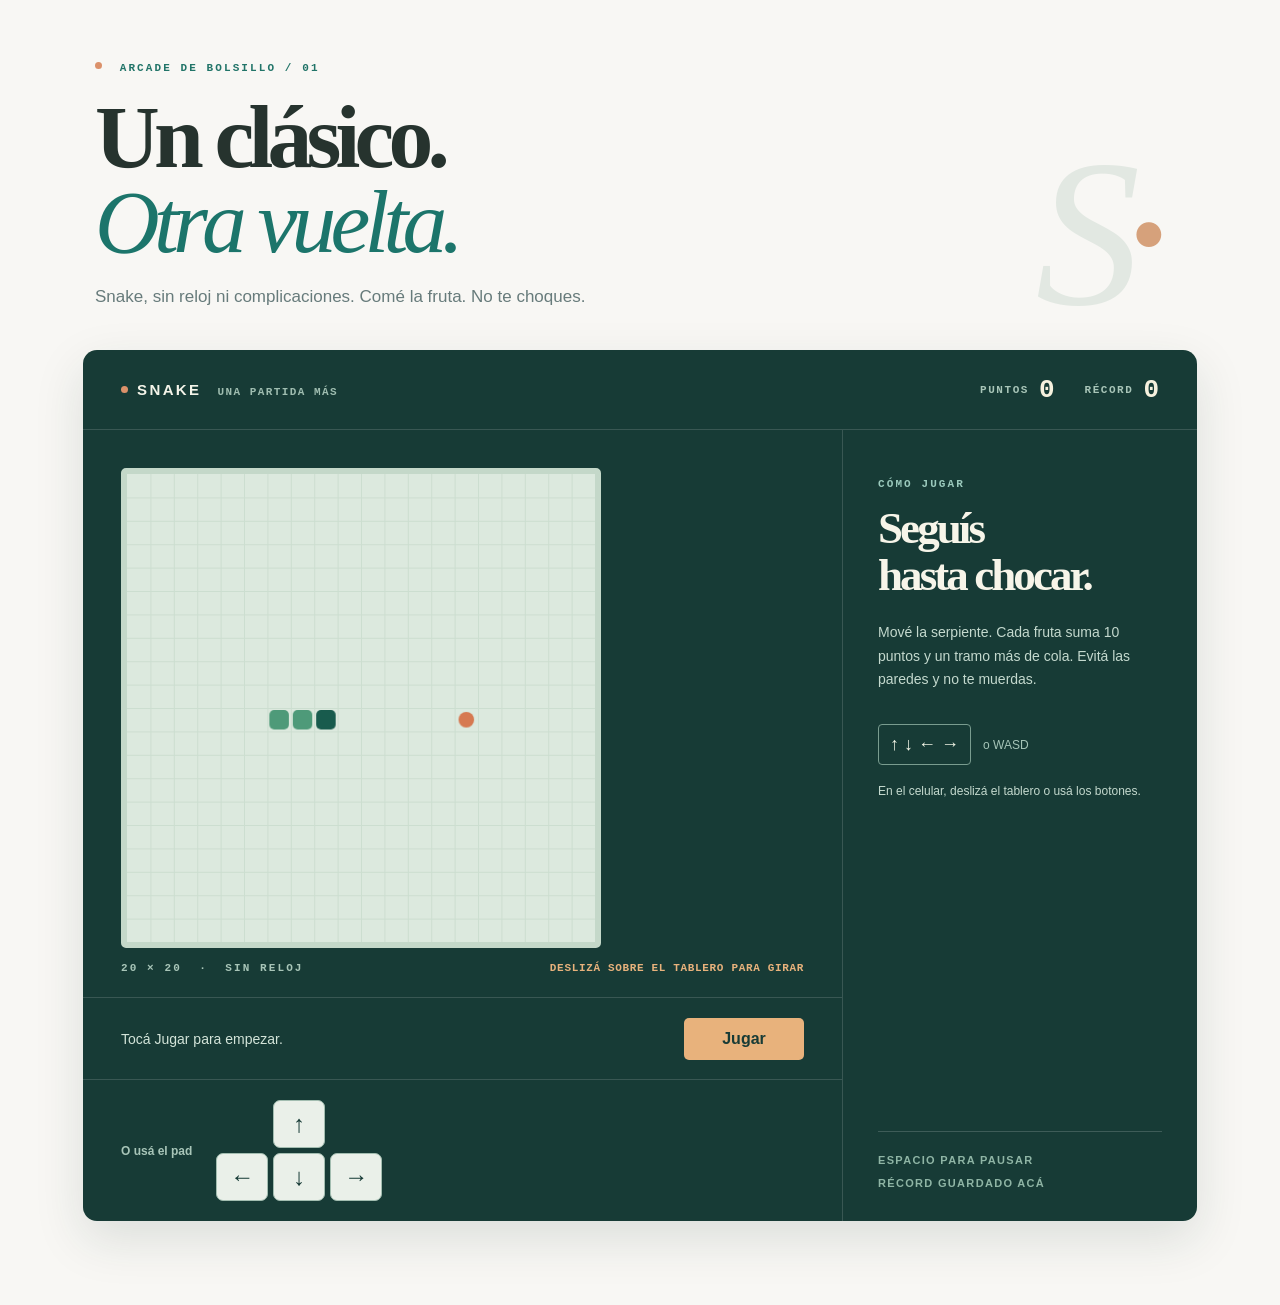
==== commit fba5b214: "Pie: kit-remate variante compacta en lugar del footer propio" ====
--- a/index.html
+++ b/index.html
@@ -1,8 +1,8 @@
 <!doctype html>
 <html lang="es-UY"><head><meta charset="utf-8"><meta name="viewport" content="width=device-width,initial-scale=1"><meta name="theme-color" content="#f8f7f4"><meta name="description" content="Snake: un clásico para hacer una pausa."><title>Snake · Lucas</title><link rel="icon" href="./favicon.svg" type="image/svg+xml"><link rel="apple-touch-icon" href="./icon-180.png"><meta property="og:type" content="website"><meta property="og:title" content="Snake · un juego para hacer una pausa"><meta property="og:description" content="Comé la fruta. No te choques. Gratis y sin cuenta."><meta property="og:image" content="https://lucasramos.uy/snake/og.png"><meta property="og:url" content="https://lucasramos.uy/snake/"><meta name="twitter:card" content="summary_large_image"><link rel="stylesheet" href="/brand/kit-fonts.css">
-<link rel="stylesheet" href="./style.css"><script src="/brand/kit/kit-header.js" defer></script></head>
+<link rel="stylesheet" href="./style.css"><script src="/brand/kit/kit-header.js" defer></script><script src="/brand/kit/kit-remate.js" defer></script></head>
 <body><kit-header producto="snake" href="/snake/" acento="#1c756b" fondo="#f8f7f4" linea="#e6e6df" tinta="#26332e"></kit-header>
 <main><section class="intro"><div><p class="eyebrow"><span class="dot"></span> ARCADE DE BOLSILLO / 01</p><h1>Un clásico.<br><em>Otra vuelta.</em></h1><p class="lede">Snake, sin reloj ni complicaciones. Comé la fruta. No te choques.</p></div><span class="big-snake" aria-hidden="true">S<span>·</span></span></section>
 <section class="machine" aria-label="Juego Snake"><div class="machine-top"><div><span class="led"></span><strong>SNAKE</strong><span class="machine-sub">UNA PARTIDA MÁS</span></div><div class="scoreboard"><span>PUNTOS <b id="score">0</b></span><span>RÉCORD <b id="best">0</b></span></div></div>
 <div class="machine-body"><div class="board-frame"><canvas id="board" width="480" height="480" role="img" aria-label="Tablero de Snake" tabindex="0"></canvas><span class="board-foot">20 × 20 &nbsp;·&nbsp; SIN RELOJ <strong>DESLIZÁ SOBRE EL TABLERO PARA GIRAR</strong></span></div><div class="machine-bottom"><p id="status" role="status" aria-live="polite">Tocá Jugar para empezar.</p><button id="start" type="button">Jugar <span aria-hidden="true">→</span></button></div><div class="controls" aria-label="Controles táctiles"><p class="controls-title">O usá el pad</p><div class="dpad"><button data-dir="up" aria-label="Arriba">↑</button><button data-dir="left" aria-label="Izquierda">←</button><button data-dir="down" aria-label="Abajo">↓</button><button data-dir="right" aria-label="Derecha">→</button></div></div><div class="panel"><p class="panel-kicker">CÓMO JUGAR</p><h2>Seguís<br> hasta chocar.</h2><p>Mové la serpiente. Cada fruta suma 10 puntos y un tramo más de cola. Evitá las paredes y no te muerdas.</p><div class="key-guide"><span>↑ ↓ ← →</span><span>o WASD</span></div><p class="touch-note">En el celular, deslizá el tablero o usá los botones.</p><div class="panel-bottom"><span>ESPACIO PARA PAUSAR</span><span>RÉCORD GUARDADO ACÁ</span></div></div></div></section>
-</main><footer><span>Un juego simple para despejar la cabeza.</span><span>Gratis · Sin cuenta · Solo en este dispositivo</span><a href="https://lucasramos.uy/">lucasramos.uy</a></footer><script src="./app.js" defer></script></body></html>
+</main><kit-remate variante="compacta" papel="#f8f7f4" tinta="#26332e" hover="#26332e" meta="#798a89" linea="#e7e7e2"></kit-remate><script src="./app.js" defer></script></body></html>
--- a/style.css
+++ b/style.css
@@ -2,3 +2,5 @@
 
 .eyebrow,.panel-kicker,.board-foot,.machine-sub,.scoreboard,.scorecards small{font-family:"DM Mono",monospace}
 @media (pointer:coarse){.back{display:inline-flex;align-items:center;min-height:44px}.machine-bottom button{min-height:44px}}
+footer a{color:inherit;text-decoration:none}footer a:focus-visible{outline:2px solid currentColor;outline-offset:2px;border-radius:4px}@media (hover:hover){footer a:hover{color:#25322f}}
+@media (pointer:coarse){footer a{display:inline-flex;align-items:center;min-height:44px;padding:0 4px}}
